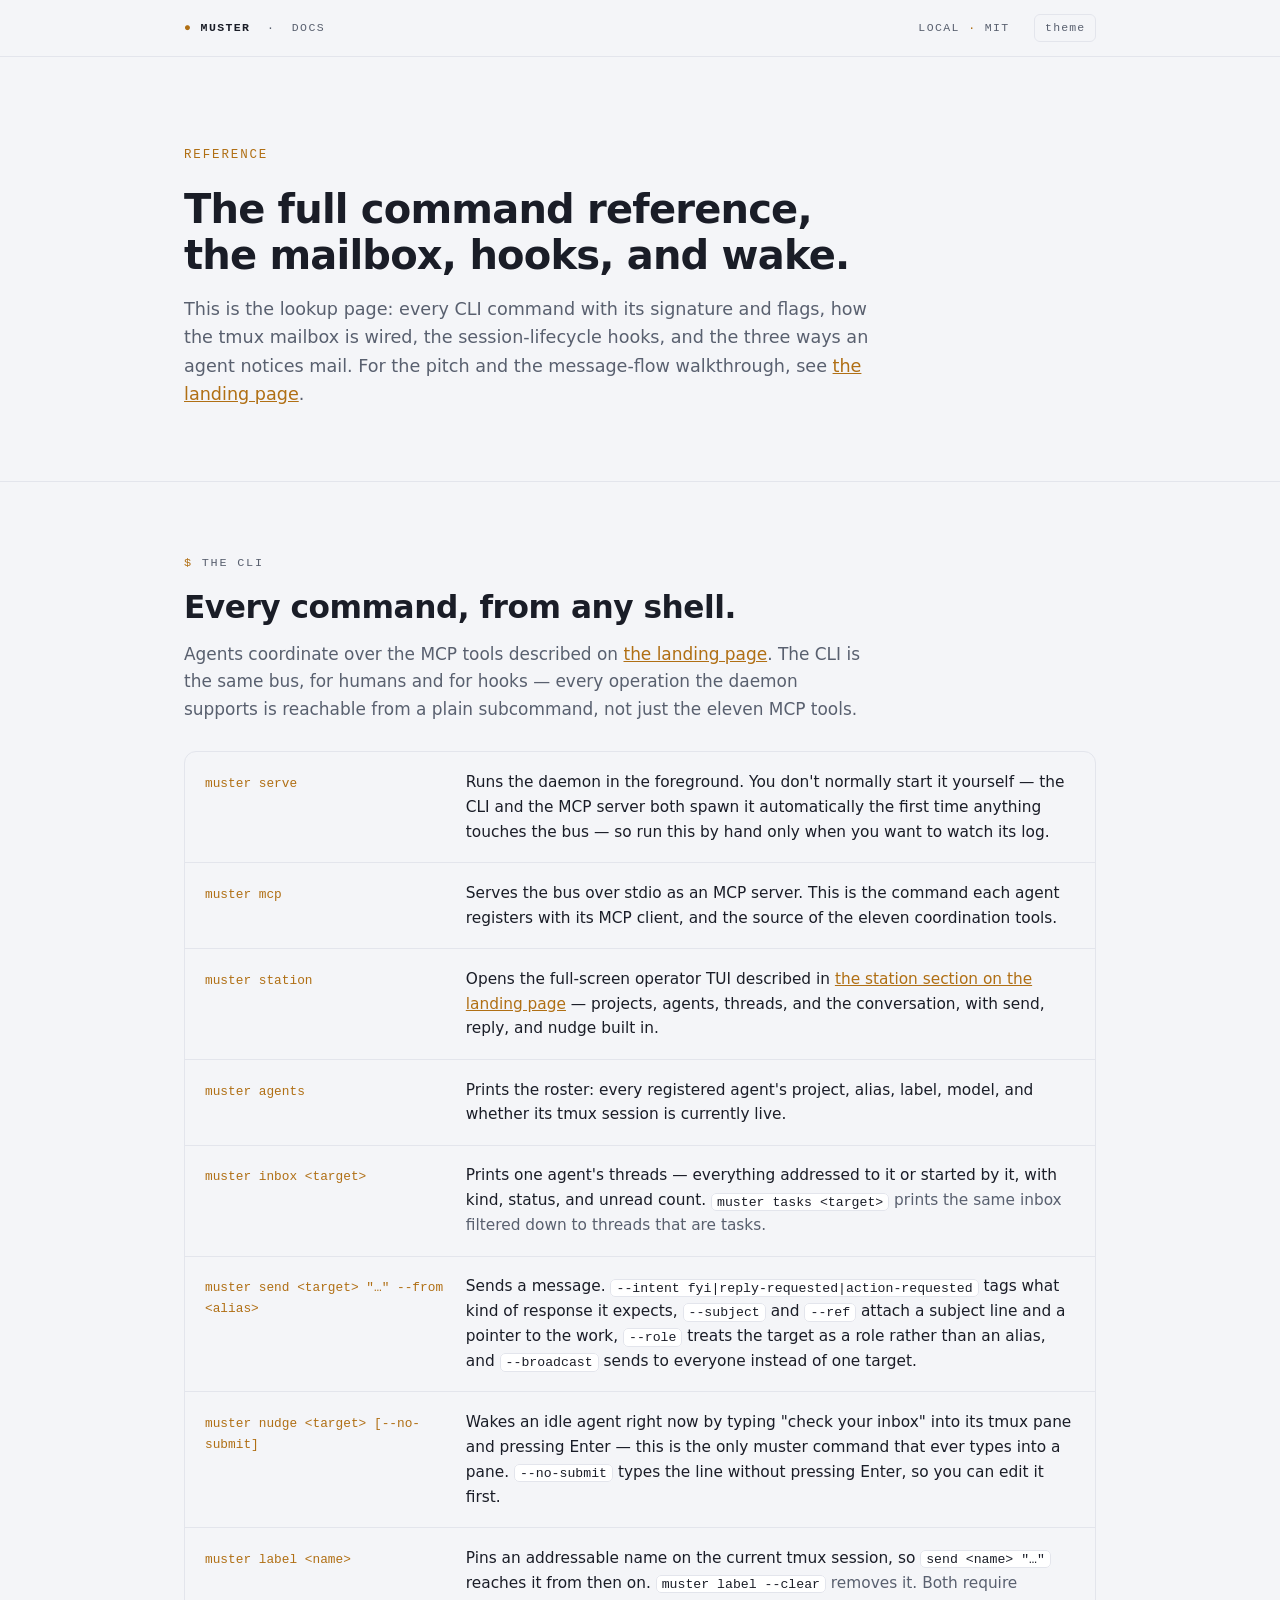
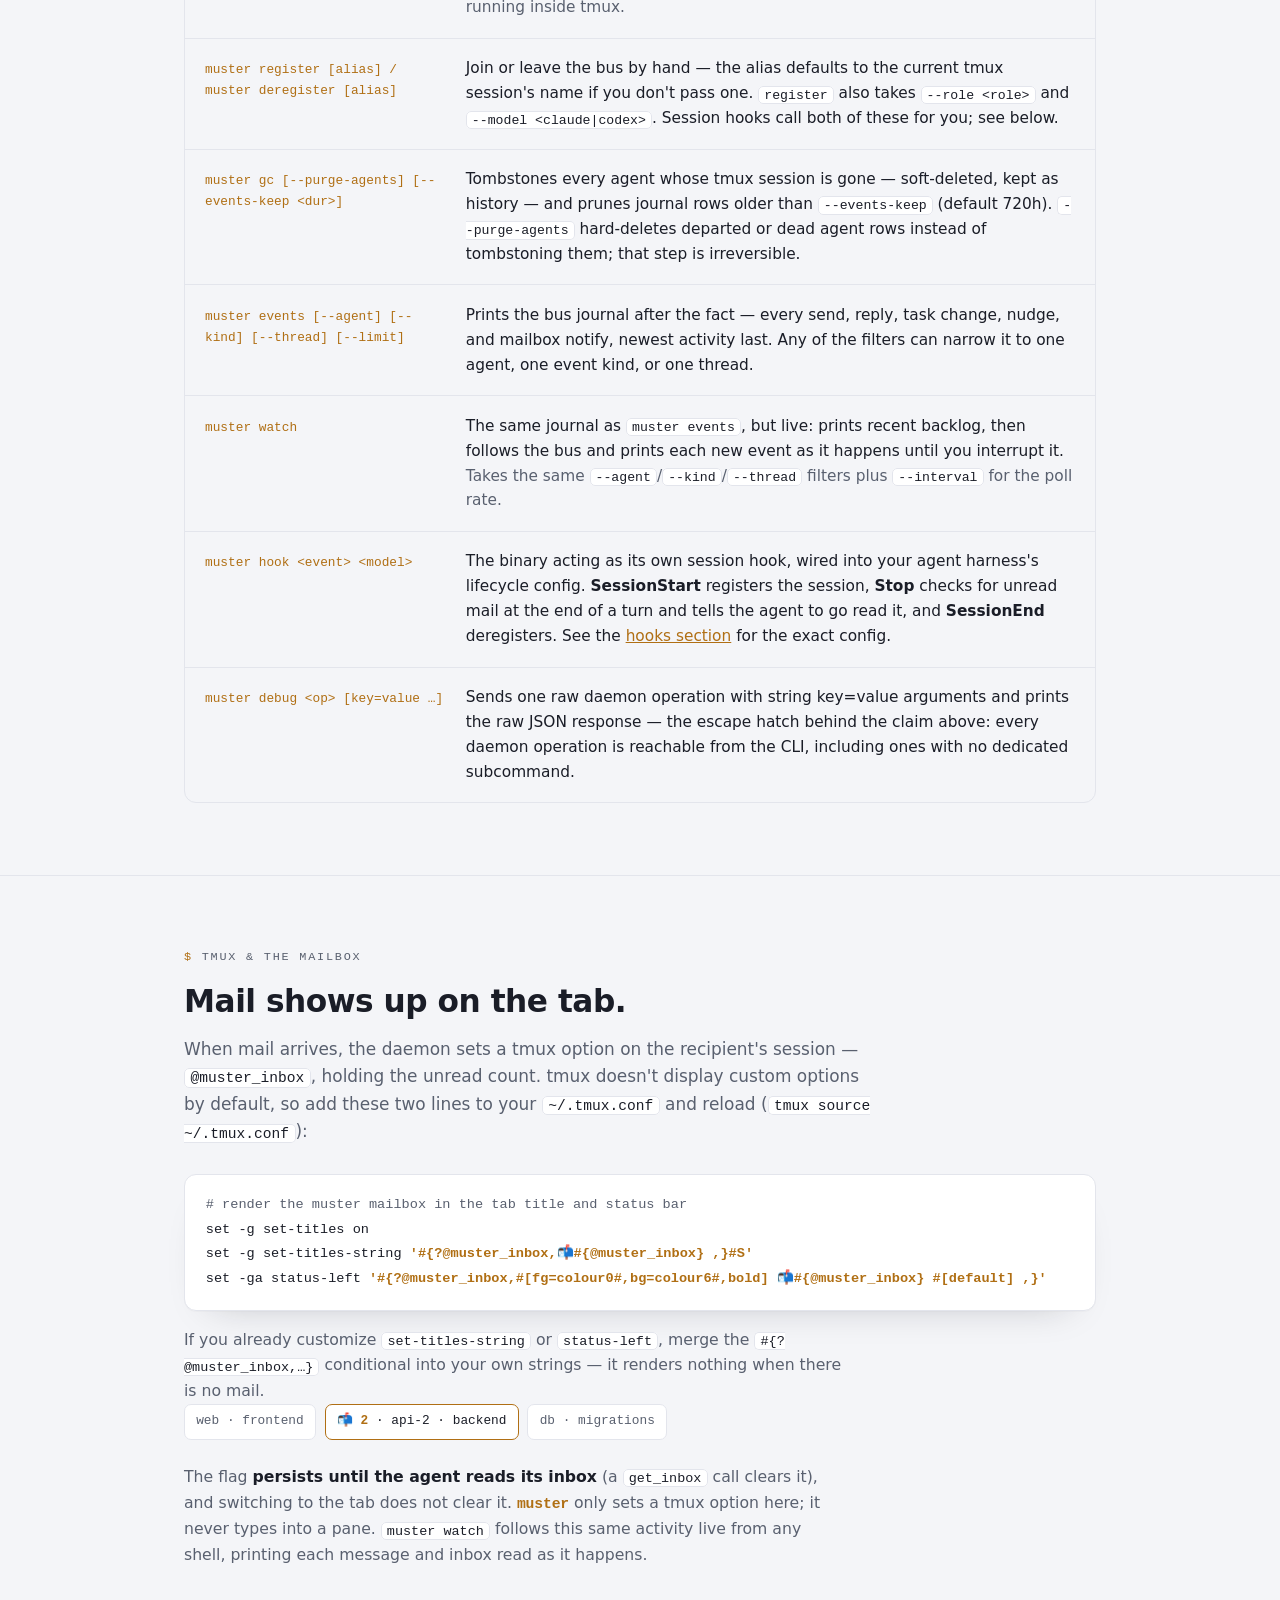
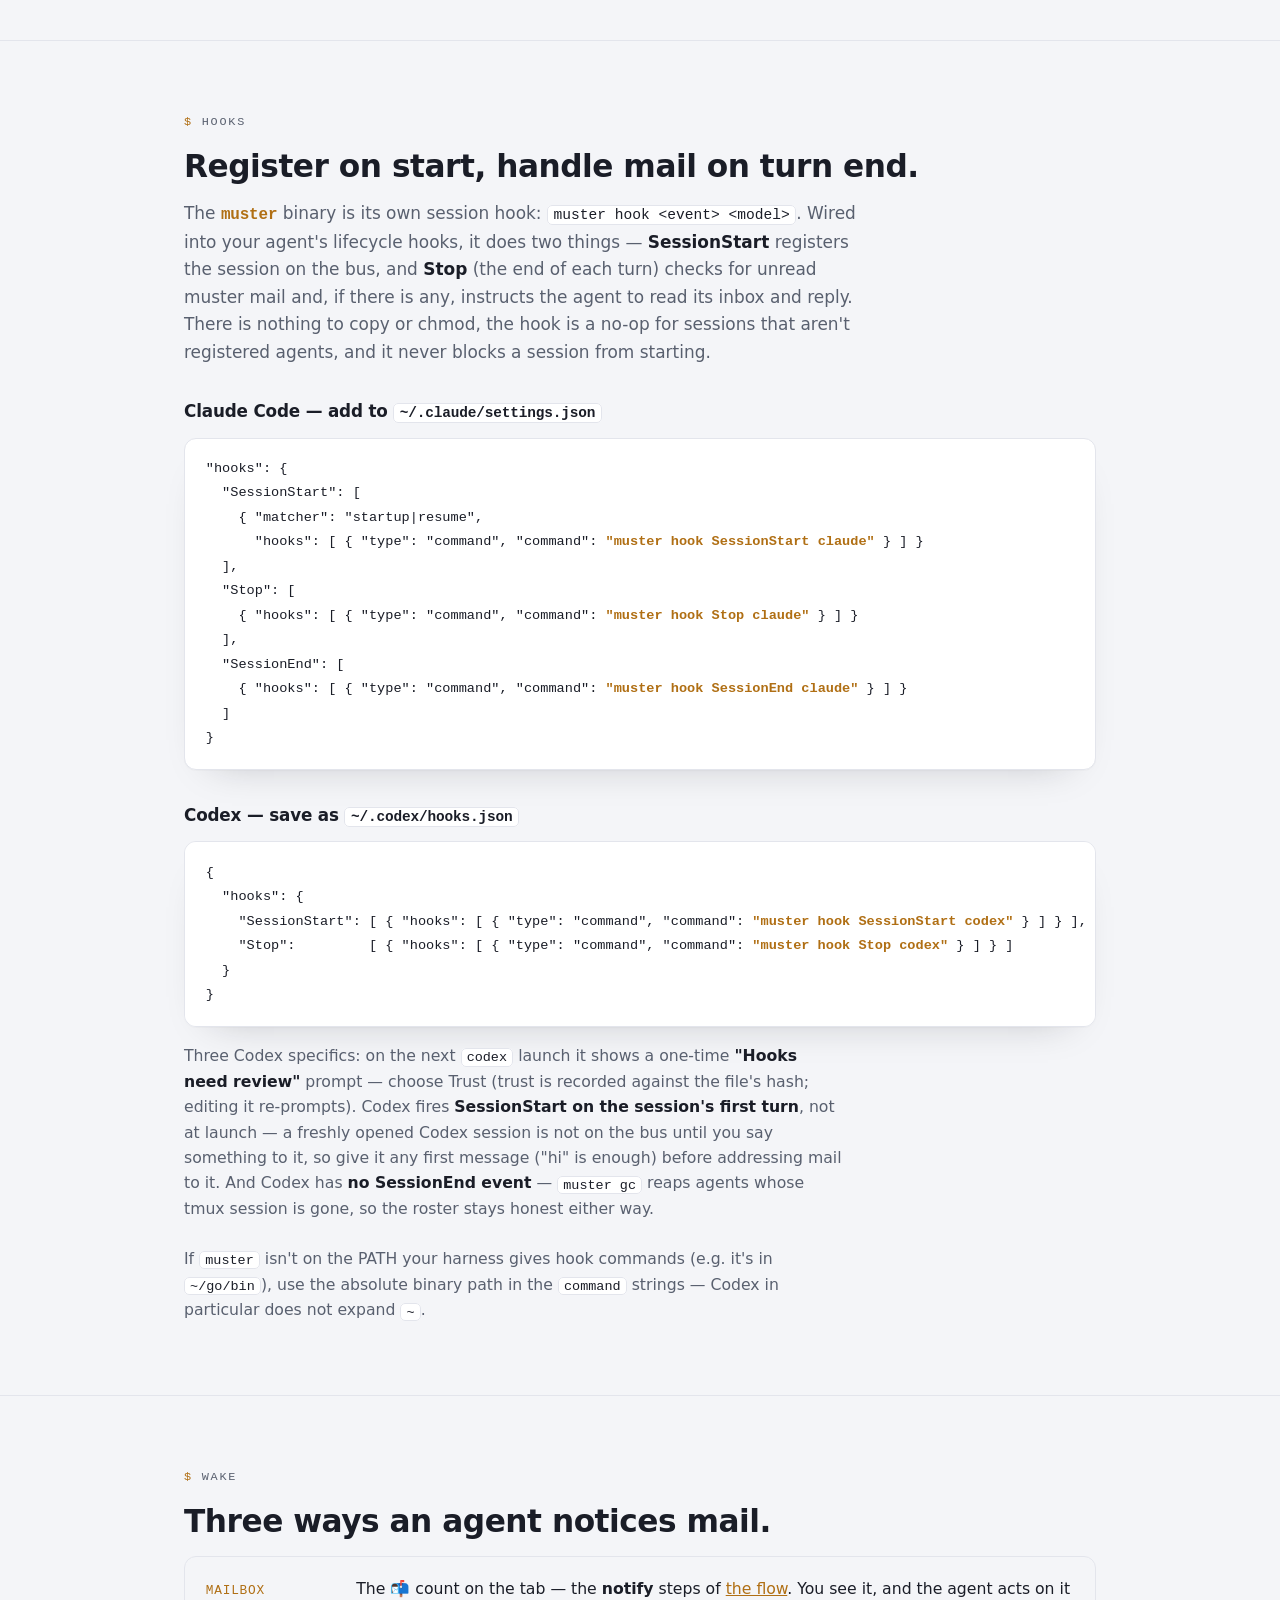
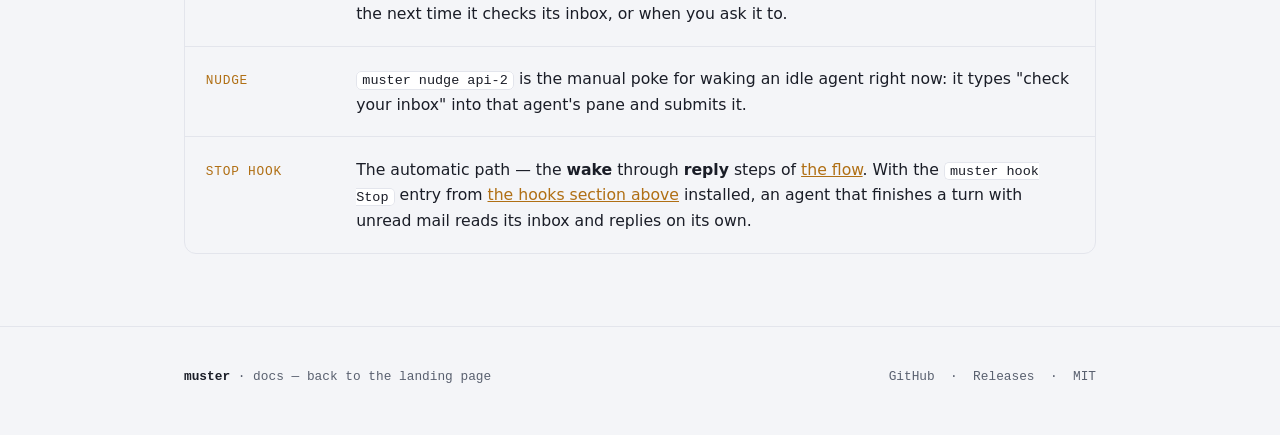
==== site/docs/index.html @ 7ec24f13 "site: split into landing + docs — pitch on /, reference on /docs/" ====
<!doctype html>
<html lang="en">
<head>
<meta charset="utf-8">
<meta name="viewport" content="width=device-width, initial-scale=1">
<title>muster — docs</title>
<meta name="description" content="The full muster CLI reference, the tmux mailbox, session hooks, and the three ways an agent notices mail.">
<meta property="og:title" content="muster — docs">
<meta property="og:description" content="The full CLI reference, the tmux mailbox, session hooks, and the three ways an agent notices mail.">
<meta property="og:url" content="https://muster.tools/docs/">
<link rel="icon" href="data:image/svg+xml,<svg xmlns=%22http://www.w3.org/2000/svg%22 viewBox=%220 0 100 100%22><text y=%22.9em%22 font-size=%2290%22>📬</text></svg>">
<link rel="stylesheet" href="../style.css">
</head>
<body>

<div class="statusbar">
  <div class="wrap">
    <span><span class="dot">●</span> <a href="/"><b>muster</b></a> &nbsp;·&nbsp; docs</span>
    <span>local <span class="dot">·</span> MIT
      &nbsp; <button class="theme-toggle" id="tt" aria-label="Toggle color theme">theme</button></span>
  </div>
</div>

<nav class="toc" aria-label="Sections">
  <a href="#top">docs</a>
  <a href="#cli">the cli</a>
  <a href="#mailbox">tmux &amp; mailbox</a>
  <a href="#hooks">hooks</a>
  <a href="#wake">wake</a>
</nav>

<header class="hero" id="top">
  <div class="wrap">
    <p class="eyebrow">Reference</p>
    <h1 class="lede" style="max-width:34ch">The full command reference, the mailbox, hooks, and wake.</h1>
    <p class="sub">This is the lookup page: every CLI command with its signature and flags, how the tmux mailbox is wired, the session-lifecycle hooks, and the three ways an agent notices mail. For the pitch and the message-flow walkthrough, see <a href="/">the landing page</a>.</p>
  </div>
</header>

<section id="cli">
  <div class="wrap">
    <p class="kicker">the cli</p>
    <h2>Every command, from any shell.</h2>
    <p class="lead">Agents coordinate over the MCP tools described on <a href="/#tools">the landing page</a>. The CLI is the same bus, for humans and for hooks — every operation the daemon supports is reachable from a plain subcommand, not just the eleven MCP tools.</p>
    <div class="adr cliref">
      <div class="row2">
        <span class="k">muster serve</span>
        <span class="d">Runs the daemon in the foreground. You don't normally start it yourself — the CLI and the MCP server both spawn it automatically the first time anything touches the bus — so run this by hand only when you want to watch its log.</span>
      </div>
      <div class="row2">
        <span class="k">muster mcp</span>
        <span class="d">Serves the bus over stdio as an MCP server. This is the command each agent registers with its MCP client, and the source of the eleven coordination tools.</span>
      </div>
      <div class="row2">
        <span class="k">muster station</span>
        <span class="d">Opens the full-screen operator TUI described in <a href="/#station">the station section on the landing page</a> — projects, agents, threads, and the conversation, with send, reply, and nudge built in.</span>
      </div>
      <div class="row2">
        <span class="k">muster agents</span>
        <span class="d">Prints the roster: every registered agent's project, alias, label, model, and whether its tmux session is currently live.</span>
      </div>
      <div class="row2">
        <span class="k">muster inbox &lt;target&gt;</span>
        <span class="d">Prints one agent's threads — everything addressed to it or started by it, with kind, status, and unread count. <span class="m"><code>muster tasks &lt;target&gt;</code> prints the same inbox filtered down to threads that are tasks.</span></span>
      </div>
      <div class="row2">
        <span class="k">muster send &lt;target&gt; "…" --from &lt;alias&gt;</span>
        <span class="d">Sends a message. <code>--intent fyi|reply-requested|action-requested</code> tags what kind of response it expects, <code>--subject</code> and <code>--ref</code> attach a subject line and a pointer to the work, <code>--role</code> treats the target as a role rather than an alias, and <code>--broadcast</code> sends to everyone instead of one target.</span>
      </div>
      <div class="row2">
        <span class="k">muster nudge &lt;target&gt; [--no-submit]</span>
        <span class="d">Wakes an idle agent right now by typing "check your inbox" into its tmux pane and pressing Enter — this is the only muster command that ever types into a pane. <code>--no-submit</code> types the line without pressing Enter, so you can edit it first.</span>
      </div>
      <div class="row2">
        <span class="k">muster label &lt;name&gt;</span>
        <span class="d">Pins an addressable name on the current tmux session, so <code>send &lt;name&gt; "…"</code> reaches it from then on. <span class="m"><code>muster label --clear</code> removes it. Both require running inside tmux.</span></span>
      </div>
      <div class="row2">
        <span class="k">muster register [alias] / muster deregister [alias]</span>
        <span class="d">Join or leave the bus by hand — the alias defaults to the current tmux session's name if you don't pass one. <code>register</code> also takes <code>--role &lt;role&gt;</code> and <code>--model &lt;claude|codex&gt;</code>. Session hooks call both of these for you; see below.</span>
      </div>
      <div class="row2">
        <span class="k">muster gc [--purge-agents] [--events-keep &lt;dur&gt;]</span>
        <span class="d">Tombstones every agent whose tmux session is gone — soft-deleted, kept as history — and prunes journal rows older than <code>--events-keep</code> (default 720h). <code>--purge-agents</code> hard-deletes departed or dead agent rows instead of tombstoning them; that step is irreversible.</span>
      </div>
      <div class="row2">
        <span class="k">muster events [--agent] [--kind] [--thread] [--limit]</span>
        <span class="d">Prints the bus journal after the fact — every send, reply, task change, nudge, and mailbox notify, newest activity last. Any of the filters can narrow it to one agent, one event kind, or one thread.</span>
      </div>
      <div class="row2">
        <span class="k">muster watch</span>
        <span class="d">The same journal as <code>muster events</code>, but live: prints recent backlog, then follows the bus and prints each new event as it happens until you interrupt it. <span class="m">Takes the same <code>--agent</code>/<code>--kind</code>/<code>--thread</code> filters plus <code>--interval</code> for the poll rate.</span></span>
      </div>
      <div class="row2">
        <span class="k">muster hook &lt;event&gt; &lt;model&gt;</span>
        <span class="d">The binary acting as its own session hook, wired into your agent harness's lifecycle config. <b>SessionStart</b> registers the session, <b>Stop</b> checks for unread mail at the end of a turn and tells the agent to go read it, and <b>SessionEnd</b> deregisters. See the <a href="#hooks">hooks section</a> for the exact config.</span>
      </div>
      <div class="row2">
        <span class="k">muster debug &lt;op&gt; [key=value …]</span>
        <span class="d">Sends one raw daemon operation with string key=value arguments and prints the raw JSON response — the escape hatch behind the claim above: every daemon operation is reachable from the CLI, including ones with no dedicated subcommand.</span>
      </div>
    </div>
  </div>
</section>

<section id="mailbox">
  <div class="wrap">
    <p class="kicker">tmux &amp; the mailbox</p>
    <h2>Mail shows up on the tab.</h2>
    <p class="lead">When mail arrives, the daemon sets a tmux option on the recipient's session — <code>@muster_inbox</code>, holding the unread count. tmux doesn't display custom options by default, so add these two lines to your <code>~/.tmux.conf</code> and reload (<code>tmux source ~/.tmux.conf</code>):</p>
<pre class="code"><span class="cm"># render the muster mailbox in the tab title and status bar</span>
set -g set-titles on
set -g set-titles-string <span class="c-sig">'#{?@muster_inbox,📬#{@muster_inbox} ,}#S'</span>
set -ga status-left <span class="c-sig">'#{?@muster_inbox,#[fg=colour0#,bg=colour6#,bold] 📬#{@muster_inbox} #[default] ,}'</span>
</pre>
    <p class="note codegap">If you already customize <code>set-titles-string</code> or <code>status-left</code>, merge the <code>#{?@muster_inbox,…}</code> conditional into your own strings — it renders nothing when there is no mail.</p>
    <div class="tabs">
      <span class="tab">web · frontend</span>
      <span class="tab sig"><b>📬 2</b> · api-2 · backend</span>
      <span class="tab">db · migrations</span>
    </div>
    <p class="note">The flag <b>persists until the agent reads its inbox</b> (a <code>get_inbox</code> call clears it), and switching to the tab does not clear it. <span class="mstr">muster</span> only sets a tmux option here; it never types into a pane. <code>muster watch</code> follows this same activity live from any shell, printing each message and inbox read as it happens.</p>
  </div>
</section>

<section id="hooks">
  <div class="wrap">
    <p class="kicker">hooks</p>
    <h2>Register on start, handle mail on turn end.</h2>
    <p class="lead">The <span class="mstr">muster</span> binary is its own session hook: <code>muster hook &lt;event&gt; &lt;model&gt;</code>. Wired into your agent's lifecycle hooks, it does two things — <b>SessionStart</b> registers the session on the bus, and <b>Stop</b> (the end of each turn) checks for unread muster mail and, if there is any, instructs the agent to read its inbox and reply. There is nothing to copy or chmod, the hook is a no-op for sessions that aren't registered agents, and it never blocks a session from starting.</p>

    <h3 class="subhead">Claude Code — add to <code class="i">~/.claude/settings.json</code></h3>
<pre class="code">"hooks": {
  "SessionStart": [
    { "matcher": "startup|resume",
      "hooks": [ { "type": "command", "command": <span class="c-sig">"muster hook SessionStart claude"</span> } ] }
  ],
  "Stop": [
    { "hooks": [ { "type": "command", "command": <span class="c-sig">"muster hook Stop claude"</span> } ] }
  ],
  "SessionEnd": [
    { "hooks": [ { "type": "command", "command": <span class="c-sig">"muster hook SessionEnd claude"</span> } ] }
  ]
}
</pre>

    <h3 class="subhead">Codex — save as <code class="i">~/.codex/hooks.json</code></h3>
<pre class="code">{
  "hooks": {
    "SessionStart": [ { "hooks": [ { "type": "command", "command": <span class="c-sig">"muster hook SessionStart codex"</span> } ] } ],
    "Stop":         [ { "hooks": [ { "type": "command", "command": <span class="c-sig">"muster hook Stop codex"</span> } ] } ]
  }
}
</pre>
    <p class="note codegap">Three Codex specifics: on the next <code>codex</code> launch it shows a one-time <b>"Hooks need review"</b> prompt — choose Trust (trust is recorded against the file's hash; editing it re-prompts). Codex fires <b>SessionStart on the session's first turn</b>, not at launch — a freshly opened Codex session is not on the bus until you say something to it, so give it any first message ("hi" is enough) before addressing mail to it. And Codex has <b>no SessionEnd event</b> — <code>muster gc</code> reaps agents whose tmux session is gone, so the roster stays honest either way.</p>
    <p class="note">If <code>muster</code> isn't on the PATH your harness gives hook commands (e.g. it's in <code>~/go/bin</code>), use the absolute binary path in the <code>command</code> strings — Codex in particular does not expand <code>~</code>.</p>
  </div>
</section>

<section id="wake">
  <div class="wrap">
    <p class="kicker">wake</p>
    <h2>Three ways an agent notices mail.</h2>
    <div class="rows">
      <div class="row">
        <span class="k">mailbox</span>
        <span class="d">The <span class="mail">📬</span> count on the tab — the <b>notify</b> steps of <a href="/#flow">the flow</a>. You see it, and the agent acts on it the next time it checks its inbox, or when you ask it to.</span>
      </div>
      <div class="row">
        <span class="k">nudge</span>
        <span class="d"><code>muster nudge api-2</code> is the manual poke for waking an idle agent right now: it types "check your inbox" into that agent's pane and submits it.</span>
      </div>
      <div class="row">
        <span class="k">stop hook</span>
        <span class="d">The automatic path — the <b>wake</b> through <b>reply</b> steps of <a href="/#flow">the flow</a>. With the <code>muster hook Stop</code> entry from <a href="#hooks">the hooks section above</a> installed, an agent that finishes a turn with unread mail reads its inbox and replies on its own.</span>
      </div>
    </div>
  </div>
</section>

<footer>
  <div class="wrap foot">
    <span><span class="mm">muster</span> · docs — <a href="/">back to the landing page</a></span>
    <span>
      <a href="https://github.com/schuettc/muster">GitHub</a> &nbsp;·&nbsp;
      <a href="https://github.com/schuettc/muster/releases">Releases</a> &nbsp;·&nbsp;
      <a href="https://github.com/schuettc/muster/blob/main/LICENSE">MIT</a>
    </span>
  </div>
</footer>

<script src="../site.js"></script>
</body>
</html>
---- site/style.css ----
:root {
  --ink:      #14161d;
  --ink-2:    #1a1d27;
  --ink-3:    #21252f;
  --paper:    #f4f5f8;
  --paper-2:  #ffffff;
  --line-d:   #2b2f3b;
  --line-l:   #e3e5ec;
  --fg-d:     #e8eaf1;
  --fg-l:     #1a1d27;
  --muted-d:  #969cae;
  --muted-l:  #59606f;
  --signal-d: #eba63f;
  --signal-l: #b06f14;
  --wire:     #6cb3c2;
  --sock-d:   #98a3ec;
  --sock-l:   #5661b8;
  --mono: "SF Mono", ui-monospace, "JetBrains Mono", "Cascadia Code", Menlo, Consolas, monospace;
  --sans: system-ui, -apple-system, "Segoe UI", Roboto, Helvetica, Arial, sans-serif;
  --maxw: 60rem;
  --radius: 12px;
  --danger-d: #e5484d;
  --danger-l: #c22a2a;

  --bg: var(--ink); --surface: var(--ink-2); --surface-2: var(--ink-3);
  --text: var(--fg-d); --muted: var(--muted-d); --line: var(--line-d);
  --signal: var(--signal-d); --signal-soft: rgba(235,166,63,.12); --sock: var(--sock-d);
  --danger: var(--danger-d);
  --shadow: 0 1px 0 rgba(255,255,255,.03), 0 18px 40px -24px rgba(0,0,0,.7);
}
@media (prefers-color-scheme: light) {
  :root {
    --bg: var(--paper); --surface: var(--paper-2); --surface-2: #eef0f4;
    --text: var(--fg-l); --muted: var(--muted-l); --line: var(--line-l);
    --signal: var(--signal-l); --signal-soft: rgba(176,111,20,.10); --sock: var(--sock-l);
    --danger: var(--danger-l);
    --shadow: 0 1px 0 rgba(0,0,0,.02), 0 18px 40px -28px rgba(20,22,29,.28);
  }
}
:root[data-theme="dark"] {
  --bg: var(--ink); --surface: var(--ink-2); --surface-2: var(--ink-3);
  --text: var(--fg-d); --muted: var(--muted-d); --line: var(--line-d);
  --signal: var(--signal-d); --signal-soft: rgba(235,166,63,.12); --sock: var(--sock-d);
  --danger: var(--danger-d);
  --shadow: 0 1px 0 rgba(255,255,255,.03), 0 18px 40px -24px rgba(0,0,0,.7);
}
:root[data-theme="light"] {
  --bg: var(--paper); --surface: var(--paper-2); --surface-2: #eef0f4;
  --text: var(--fg-l); --muted: var(--muted-l); --line: var(--line-l);
  --signal: var(--signal-l); --signal-soft: rgba(176,111,20,.10); --sock: var(--sock-l);
  --danger: var(--danger-l);
  --shadow: 0 1px 0 rgba(0,0,0,.02), 0 18px 40px -28px rgba(20,22,29,.28);
}

* { box-sizing: border-box; }
body { margin: 0; background: var(--bg); color: var(--text); font-family: var(--sans); line-height: 1.62; -webkit-font-smoothing: antialiased; }
.wrap { max-width: var(--maxw); margin: 0 auto; padding: 0 1.5rem; }
a { color: var(--signal); }

.statusbar { border-bottom: 1px solid var(--line); font-family: var(--mono); font-size: .72rem; letter-spacing: .12em; text-transform: uppercase; color: var(--muted); }
.statusbar .wrap { display: flex; justify-content: space-between; align-items: center; gap: 1rem; padding: .85rem 1.5rem; }
.statusbar b { color: var(--text); font-weight: 600; }
.statusbar .dot { color: var(--signal); }
.statusbar a { color: inherit; text-decoration: none; }
.statusbar a:hover { color: var(--signal); }
.theme-toggle { font: inherit; color: var(--muted); background: transparent; border: 1px solid var(--line); border-radius: 6px; padding: .25rem .6rem; cursor: pointer; letter-spacing: .1em; }
.theme-toggle:hover { color: var(--text); border-color: var(--muted); }

.hero { padding: clamp(3.25rem, 8vw, 5.5rem) 0 2.5rem; }
.eyebrow { font-family: var(--mono); font-size: .78rem; letter-spacing: .15em; text-transform: uppercase; color: var(--signal); margin: 0 0 1.3rem; }
.wordmark { font-family: var(--mono); font-weight: 600; font-size: clamp(2.5rem, 8vw, 4.2rem); letter-spacing: -.02em; margin: 0; line-height: 1; }
.wordmark .cursor { display: inline-block; width: .56ch; height: .88em; margin-left: .12em; transform: translateY(.06em); background: var(--signal); animation: blink 1.15s steps(1) infinite; }
@keyframes blink { 50% { opacity: 0; } }
h1.lede { font-size: clamp(1.6rem, 4.3vw, 2.5rem); line-height: 1.14; letter-spacing: -.02em; font-weight: 600; text-wrap: balance; margin: 1.4rem 0 1rem; max-width: 24ch; }
.sub { font-size: 1.1rem; color: var(--muted); max-width: 62ch; margin: 0 0 2rem; }
.sub b { color: var(--text); font-weight: 600; }
.cta { display: flex; flex-wrap: wrap; gap: .8rem; align-items: center; }
.btn { font-family: var(--mono); font-size: .92rem; text-decoration: none; border-radius: 8px; padding: .7rem 1.15rem; display: inline-flex; align-items: center; gap: .5rem; border: 1px solid transparent; transition: transform .12s ease, background .15s ease, border-color .15s ease; }
.btn-primary { background: var(--signal); color: #17140d; font-weight: 600; }
.btn-primary:hover { transform: translateY(-1px); }
.btn-ghost { border-color: var(--line); color: var(--text); }
.btn-ghost:hover { border-color: var(--muted); background: var(--surface); }
.btn:focus-visible { outline: 2px solid var(--signal); outline-offset: 2px; }

.term { background: var(--surface); border: 1px solid var(--line); border-radius: var(--radius); box-shadow: var(--shadow); overflow: hidden; }
.hero .term { margin-top: 3rem; }
.term-bar { display: flex; align-items: center; gap: .5rem; padding: .7rem 1rem; border-bottom: 1px solid var(--line); background: var(--surface-2); font-family: var(--mono); font-size: .74rem; color: var(--muted); }
.term-bar .lamp { width: .6rem; height: .6rem; border-radius: 50%; background: var(--line); }
.term-bar .lamp:nth-child(3) { background: var(--signal); }
.term-bar .title { margin-left: auto; letter-spacing: .04em; }
.term pre { margin: 0; padding: 1.1rem 1.25rem 1.3rem; overflow-x: auto; font-family: var(--mono); font-size: .84rem; line-height: 1.7; color: var(--text); font-variant-numeric: tabular-nums; }
.c-dim { color: var(--muted); } .c-sig { color: var(--signal); font-weight: 600; } .c-you { color: var(--wire); }
.c-bad { color: var(--danger); font-weight: 600; }
.live, .mail { color: var(--signal); } .mail { font-weight: 600; }
.pulse { display: inline-block; animation: pulse 1.9s ease-in-out infinite; }
@keyframes pulse { 0%,100% { opacity: 1; } 50% { opacity: .4; } }

section { padding: clamp(2.75rem, 6.5vw, 4.5rem) 0; border-top: 1px solid var(--line); }
.kicker { font-family: var(--mono); font-size: .74rem; letter-spacing: .15em; text-transform: uppercase; color: var(--muted); margin: 0 0 1rem; }
.kicker::before { content: "$ "; color: var(--signal); }
h2 { font-size: clamp(1.4rem, 3.3vw, 1.95rem); letter-spacing: -.015em; line-height: 1.16; margin: 0 0 1rem; text-wrap: balance; }
h3.subhead { font-size: 1.05rem; margin: 2rem 0 .75rem; letter-spacing: -.01em; }
.lead { font-size: 1.06rem; color: var(--muted); max-width: 64ch; margin: 0 0 1.75rem; }
.lead b { color: var(--text); font-weight: 600; }
code.i, .lead code, .note code, .row .d code, .adr .d code { font-family: var(--mono); font-size: .86em; background: var(--surface); border: 1px solid var(--line); padding: .05em .38em; border-radius: 5px; color: var(--text); }

.modes { display: grid; grid-template-columns: 1fr; gap: 1px; background: var(--line); border: 1px solid var(--line); border-radius: var(--radius); overflow: hidden; }
@media (min-width: 44rem) { .modes { grid-template-columns: repeat(3,1fr); } }
.mode { background: var(--bg); padding: 1.3rem 1.3rem; }
.mode .t { font-family: var(--mono); color: var(--signal); font-size: .82rem; letter-spacing: .04em; margin: 0 0 .5rem; }
.mode p { margin: 0; color: var(--muted); font-size: .95rem; }
.mode p b { color: var(--text); font-weight: 600; }

.toolgroups { display: grid; grid-template-columns: 1fr; gap: 1px; background: var(--line); border: 1px solid var(--line); border-radius: var(--radius); overflow: hidden; }
@media (min-width: 44rem) { .toolgroups { grid-template-columns: 1fr 1fr; } }
.tg { background: var(--bg); padding: 1.3rem 1.3rem; }
.tg h3 { font-family: var(--mono); font-size: .8rem; letter-spacing: .1em; text-transform: uppercase; color: var(--signal); margin: 0 0 .6rem; }
.tg code { font-family: var(--mono); font-size: .82rem; color: var(--text); }
.tg p { margin: .45rem 0 0; color: var(--muted); font-size: .93rem; }
.tg p b { color: var(--text); font-weight: 600; }
.lifecycle { font-family: var(--mono); font-size: .78rem; color: var(--muted); display: block; margin-top: .5rem; }
.lifecycle b { color: var(--signal); font-weight: 600; }

/* addressing rows */
.adr { border: 1px solid var(--line); border-radius: var(--radius); overflow: hidden; }
.adr .row2 { display: grid; grid-template-columns: 1fr; gap: .25rem; padding: 1.1rem 1.25rem; }
@media (min-width: 44rem) { .adr .row2 { grid-template-columns: 11rem 1fr; gap: 1.3rem; align-items: baseline; } }
.adr .row2 + .row2 { border-top: 1px solid var(--line); }
.adr .k { font-family: var(--mono); font-size: .82rem; color: var(--signal); }
.adr .d { color: var(--text); font-size: .96rem; }
.adr .d .m { color: var(--muted); }

/* CLI reference — same row2 layout as addressing rows, wider key column
   for full command signatures */
.cliref .row2 { grid-template-columns: 1fr; }
@media (min-width: 44rem) { .cliref .row2 { grid-template-columns: 15rem 1fr; } }
.cliref .k { font-size: .8rem; }

.tabs { display: flex; flex-wrap: wrap; gap: .55rem; margin: 0 0 1.5rem; }
.tab { font-family: var(--mono); font-size: .8rem; border: 1px solid var(--line); border-radius: 7px; padding: .42rem .7rem; color: var(--muted); background: var(--surface); }
.tab.sig { border-color: var(--signal); color: var(--text); }
.tab.sig b { color: var(--signal); }

.rows { border: 1px solid var(--line); border-radius: var(--radius); overflow: hidden; }
.row { display: grid; grid-template-columns: 1fr; gap: .3rem; padding: 1.2rem 1.3rem; }
@media (min-width: 44rem) { .row { grid-template-columns: 8rem 1fr; gap: 1.4rem; align-items: baseline; } }
.row + .row { border-top: 1px solid var(--line); }
.row .k { font-family: var(--mono); font-size: .8rem; letter-spacing: .06em; text-transform: uppercase; color: var(--signal); }
.row .d { color: var(--text); font-size: .98rem; }
.row .d b { font-weight: 600; }
.row .d .m { color: var(--muted); }
.note { margin: 1.5rem 0 0; font-size: .98rem; color: var(--muted); max-width: 66ch; }
.note b { color: var(--text); font-weight: 600; }

pre.code { background: var(--surface); border: 1px solid var(--line); border-radius: var(--radius); padding: 1.15rem 1.3rem; overflow-x: auto; font-family: var(--mono); font-size: .85rem; line-height: 1.8; margin: 0; color: var(--text); box-shadow: var(--shadow); }
pre.code .cm { color: var(--muted); } pre.code .pr { color: var(--signal); } pre.code .k2 { color: var(--wire); }
.codegap { margin-top: 1rem; }

footer { border-top: 1px solid var(--line); padding: 2.5rem 0 3.5rem; }
.foot { display: flex; flex-wrap: wrap; gap: 1rem 1.6rem; align-items: center; justify-content: space-between; font-family: var(--mono); font-size: .8rem; color: var(--muted); }
.foot a { color: var(--muted); text-decoration: none; border-bottom: 1px solid transparent; }
.foot a:hover { color: var(--signal); border-bottom-color: var(--signal); }
.foot .mm { color: var(--text); font-weight: 600; }


/* message-flow diagram */
.flow-scroll { overflow-x: auto; }
.flow-scroll svg { display: block; width: 100%; min-width: 780px; height: auto; }
.flow-cap { font-family: var(--mono); font-size: .8rem; color: var(--muted); padding: .85rem 1.25rem; border-top: 1px solid var(--line); min-height: 2.6em; }
.flow-cap b { color: var(--signal); font-weight: 600; }
.fbox { fill: var(--bg); stroke: var(--line); }
.fsurf { fill: var(--surface-2); stroke: var(--line); }
.ftext { fill: var(--text); font-family: var(--mono); font-size: 13px; }
.fmut { fill: var(--muted); font-family: var(--mono); font-size: 11px; }
.fsig { fill: var(--signal); font-family: var(--mono); font-size: 12px; font-weight: 600; }
.fwire { stroke: var(--line); stroke-width: 1.5; fill: none; }
.fwire.dashed { stroke-dasharray: 4 5; }
.fdot { fill: var(--signal); opacity: 0; }
.fdot.cyan { fill: var(--wire); }
.fdot.on { opacity: 1; }
.fbadge { opacity: 0; transition: opacity .35s ease; }
.fbadge.on { opacity: 1; }
#fagentR rect, #fagentL rect { transition: stroke .3s ease; }
#fagentR.wake rect, #fagentL.wake rect { stroke: var(--signal); }
#fdb { transition: fill .3s ease; }
#fdb.on { fill: var(--signal); }
.flife { stroke: var(--line); stroke-width: 1.5; stroke-dasharray: 2 6; fill: none; }
.frow { opacity: .58; transition: opacity .35s ease; }
.frow.on, #flowsvg.static .frow { opacity: 1; }
.frow text { font-family: var(--mono); font-size: 11.5px; fill: var(--muted); }
.frow.on text { fill: var(--text); }
.fl-am { stroke: var(--signal); stroke-width: 1.6; }
.fl-vi { stroke: var(--sock); stroke-width: 1.6; }
.fh-vi { fill: var(--sock); }
.fdot.vio { fill: var(--sock); }
.flow-legend { display: flex; flex-wrap: wrap; gap: 1.4rem; padding: .7rem 1.25rem; border-bottom: 1px solid var(--line); font-family: var(--mono); font-size: .72rem; color: var(--muted); }
.flow-legend i { display: inline-block; width: 20px; height: 0; border-top: 2px solid; margin-right: .45rem; vertical-align: middle; }
.flow-legend .lg-am { border-color: var(--signal); }
.flow-legend .lg-vi { border-color: var(--sock); }
.flow-legend .lg-cy { border-color: var(--wire); border-top-style: dashed; }
.fquote { font-size: 10.5px !important; fill: var(--signal) !important; }
.fchip rect { fill: var(--surface-2); stroke: var(--wire); }
.fchip text { font-family: var(--mono); font-size: 11px; fill: var(--text); }
.fl-cy { stroke: var(--wire); stroke-width: 1.6; stroke-dasharray: 5 5; }
.fh-am { fill: var(--signal); } .fh-cy { fill: var(--wire); }
.fping { fill: var(--signal); }
.frow.on .fping { animation: fping 1.15s ease-in-out infinite; }
@keyframes fping { 0%,100% { opacity: 1; } 50% { opacity: .3; } }

/* the product name, when it appears in prose — echoes the wordmark */
.mstr { font-family: var(--mono); color: var(--signal); font-weight: 600; font-size: .94em; letter-spacing: -.01em; }

/* left TOC — shown only when the viewport has room beside the column */
html { scroll-behavior: smooth; }
section, header.hero { scroll-margin-top: 1.25rem; }
.toc { display: none; }
@media (min-width: 84rem) {
  .toc {
    display: block; position: fixed; top: 50%; transform: translateY(-50%);
    left: calc((100vw - var(--maxw)) / 2 - 11.5rem); width: 9.5rem;
    font-family: var(--mono); font-size: .76rem; letter-spacing: .04em;
  }
  .toc a {
    display: block; padding: .28rem 0 .28rem .75rem; color: var(--muted);
    text-decoration: none; border-left: 2px solid var(--line);
  }
  .toc a:hover { color: var(--text); }
  .toc a.active { color: var(--signal); border-left-color: var(--signal); }
}
@media (prefers-reduced-motion: reduce) { html { scroll-behavior: auto; } }

@media (prefers-reduced-motion: reduce) { .wordmark .cursor, .pulse { animation: none; } .btn { transition: none; } }
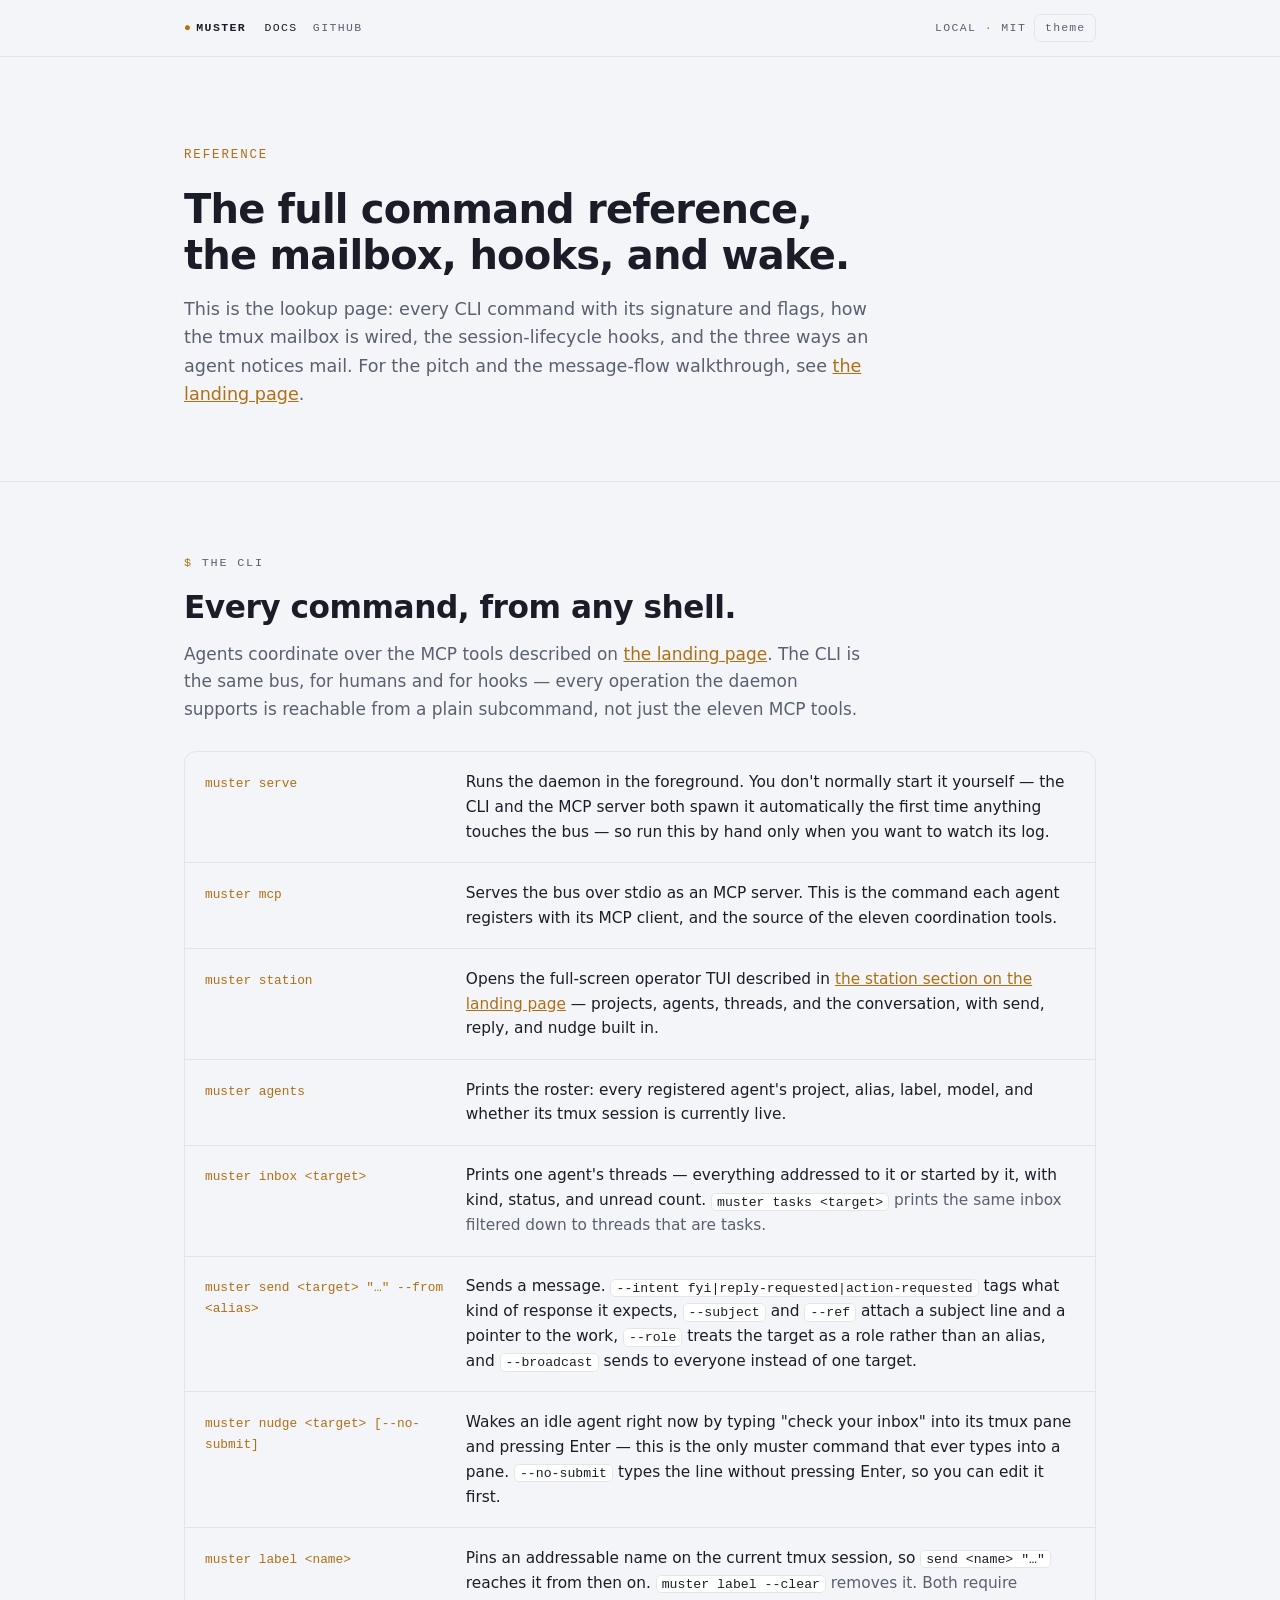
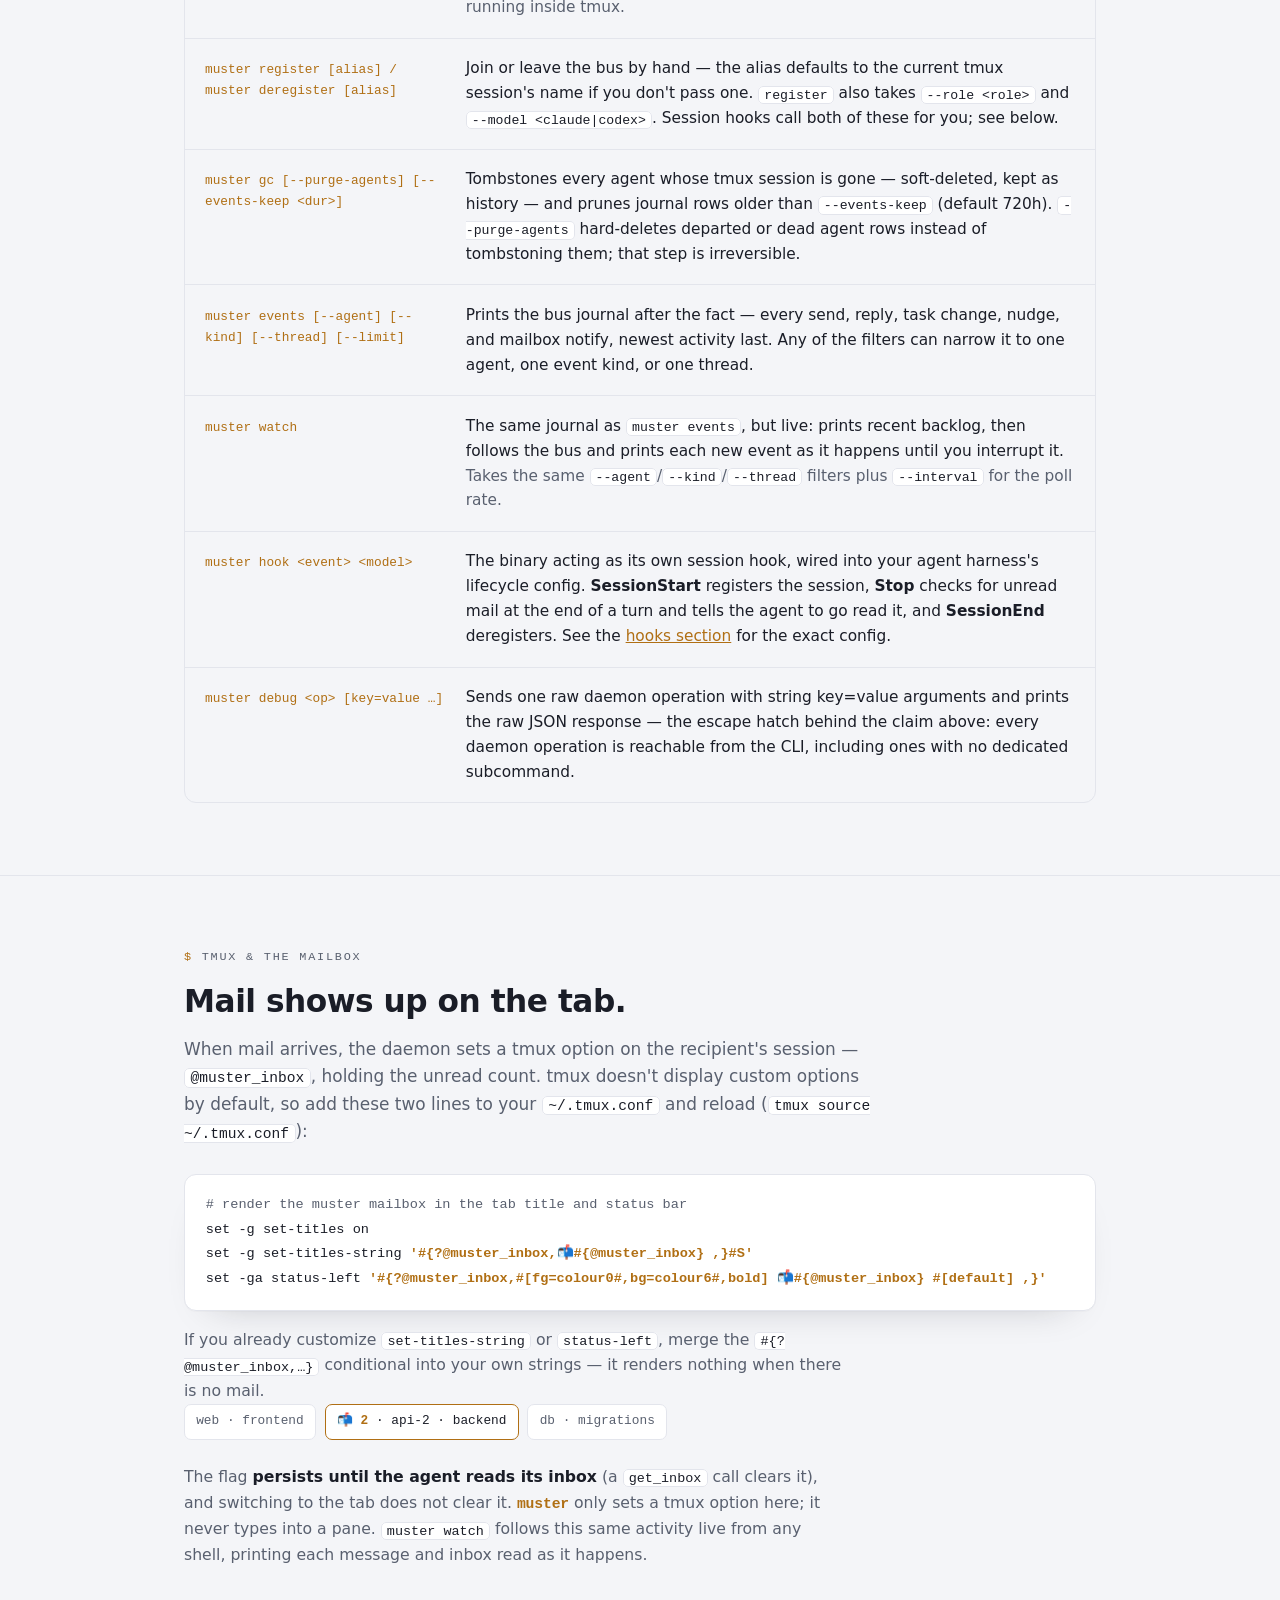
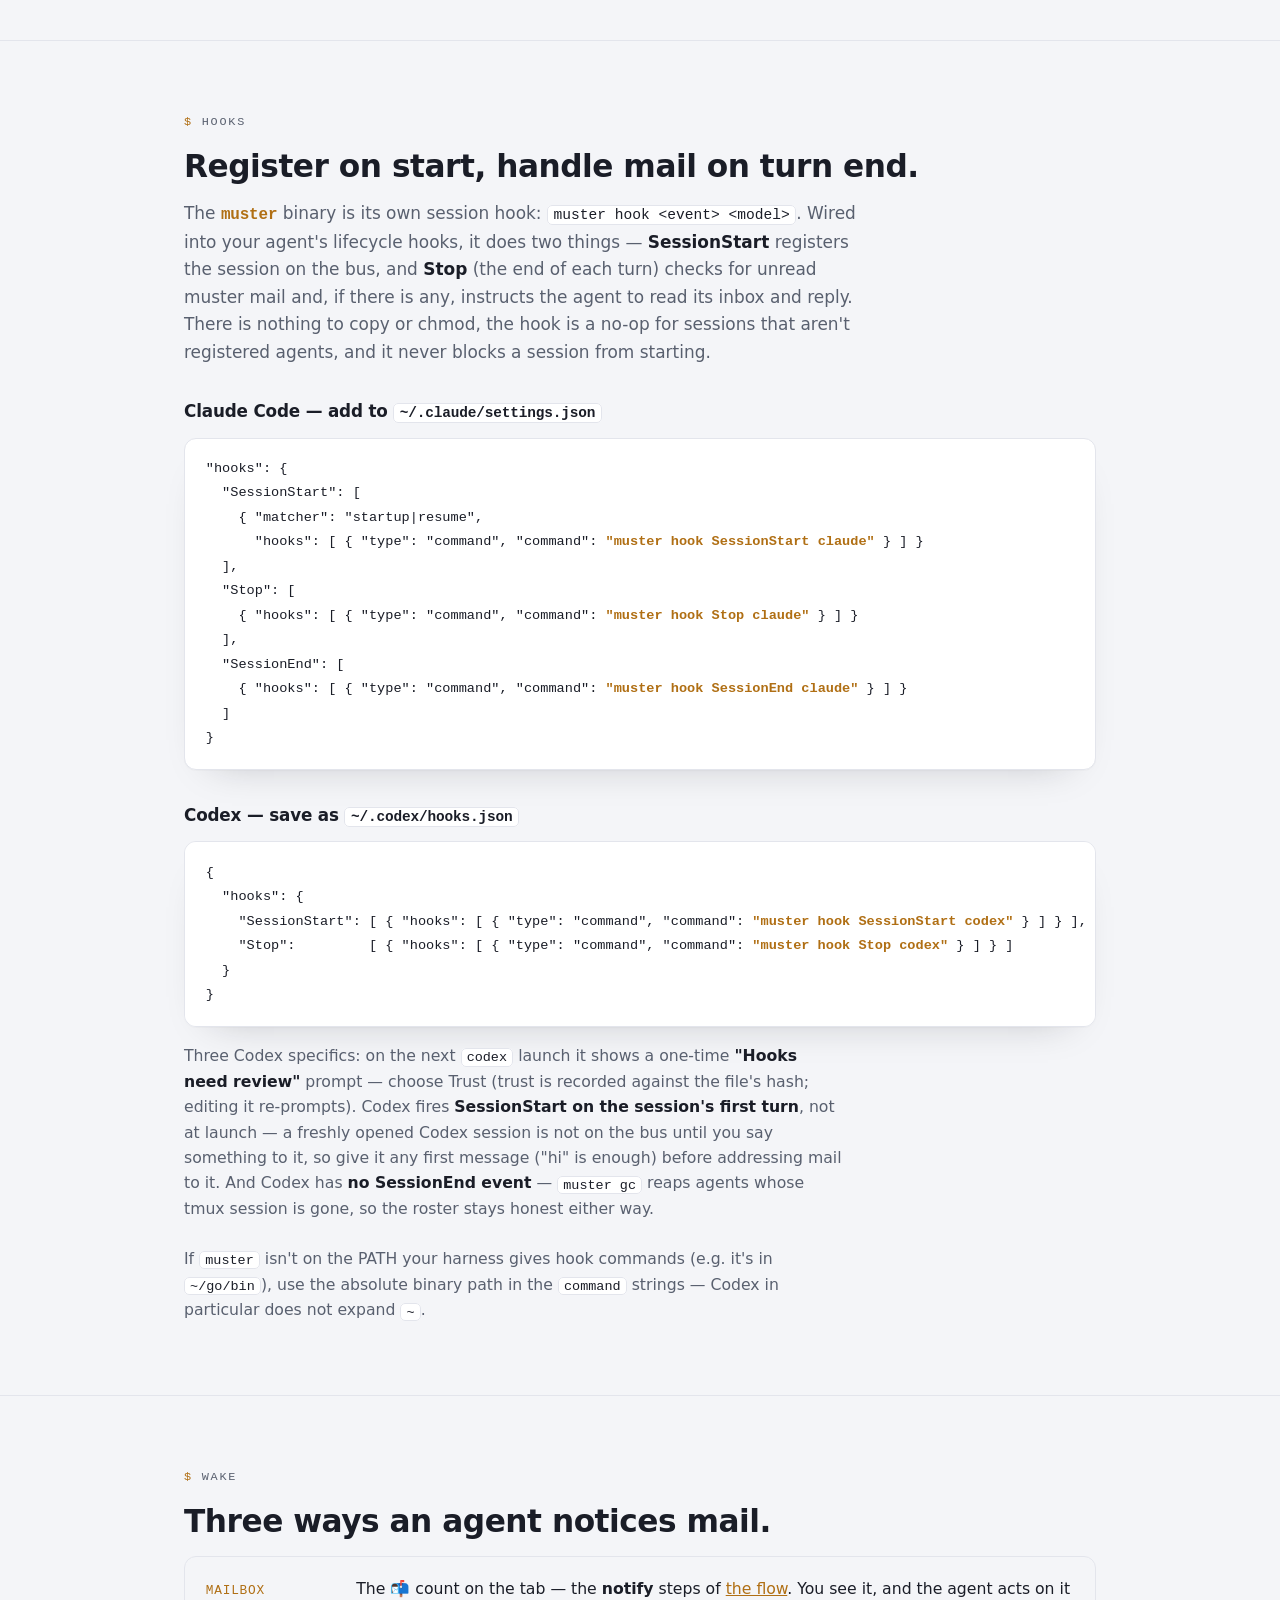
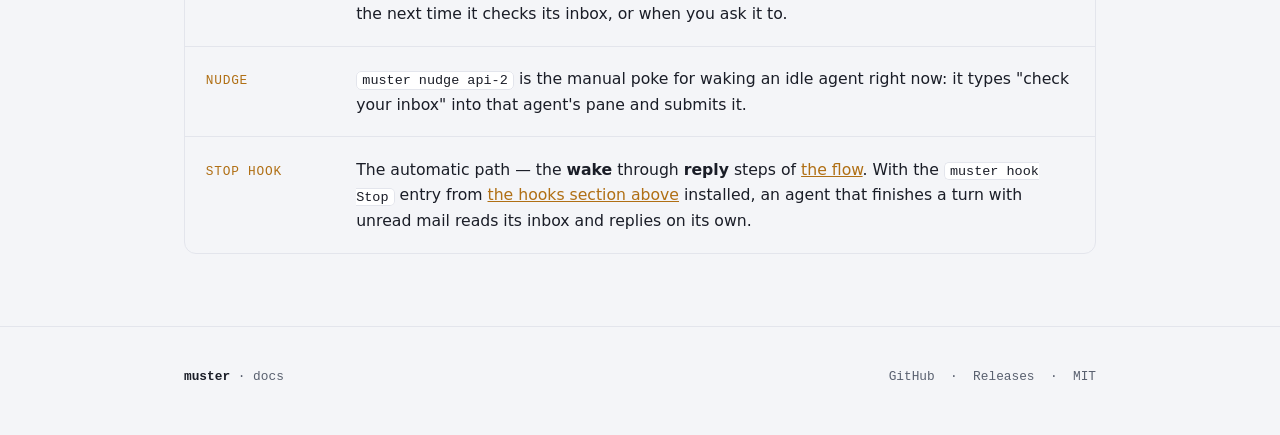
==== commit 31fc1ed4: "site: statusbar nav across pages + llms.txt" ====
--- a/site/docs/index.html
+++ b/site/docs/index.html
@@ -15,9 +15,17 @@
 
 <div class="statusbar">
   <div class="wrap">
-    <span><span class="dot">●</span> <a href="/"><b>muster</b></a> &nbsp;·&nbsp; docs</span>
-    <span>local <span class="dot">·</span> MIT
-      &nbsp; <button class="theme-toggle" id="tt" aria-label="Toggle color theme">theme</button></span>
+    <div class="sb-left">
+      <a class="sb-brand" href="/"><span class="dot">●</span> <b>muster</b></a>
+      <nav class="sb-nav" aria-label="Site">
+        <a href="/docs/" class="active" aria-current="page">docs</a>
+        <a href="https://github.com/schuettc/muster">github</a>
+      </nav>
+    </div>
+    <span class="sb-meta">
+      <span class="sb-meta-text">local <span class="dot">·</span> MIT</span>
+      &nbsp; <button class="theme-toggle" id="tt" aria-label="Toggle color theme">theme</button>
+    </span>
   </div>
 </div>
 
@@ -180,7 +188,7 @@
 
 <footer>
   <div class="wrap foot">
-    <span><span class="mm">muster</span> · docs — <a href="/">back to the landing page</a></span>
+    <span><span class="mm">muster</span> · docs</span>
     <span>
       <a href="https://github.com/schuettc/muster">GitHub</a> &nbsp;·&nbsp;
       <a href="https://github.com/schuettc/muster/releases">Releases</a> &nbsp;·&nbsp;
--- a/site/style.css
+++ b/site/style.css
@@ -65,6 +65,19 @@
 .statusbar a:hover { color: var(--signal); }
 .theme-toggle { font: inherit; color: var(--muted); background: transparent; border: 1px solid var(--line); border-radius: 6px; padding: .25rem .6rem; cursor: pointer; letter-spacing: .1em; }
 .theme-toggle:hover { color: var(--text); border-color: var(--muted); }
+
+/* statusbar cross-page nav — brand + docs/github links, left-adjacent */
+.sb-left { display: flex; align-items: center; gap: 1.15rem; min-width: 0; }
+.sb-brand { display: inline-flex; align-items: center; gap: .35em; flex-shrink: 0; }
+.sb-nav { display: flex; align-items: center; gap: .95rem; }
+.sb-nav a { color: var(--muted); text-decoration: none; }
+.sb-nav a:hover, .sb-nav a:focus-visible { color: var(--text); text-decoration: underline; }
+.sb-nav a.active { color: var(--text); }
+.sb-meta { display: flex; align-items: center; flex-shrink: 0; }
+@media (max-width: 30rem) {
+  .sb-meta-text { display: none; }
+  .sb-nav { gap: .7rem; }
+}
 
 .hero { padding: clamp(3.25rem, 8vw, 5.5rem) 0 2.5rem; }
 .eyebrow { font-family: var(--mono); font-size: .78rem; letter-spacing: .15em; text-transform: uppercase; color: var(--signal); margin: 0 0 1.3rem; }
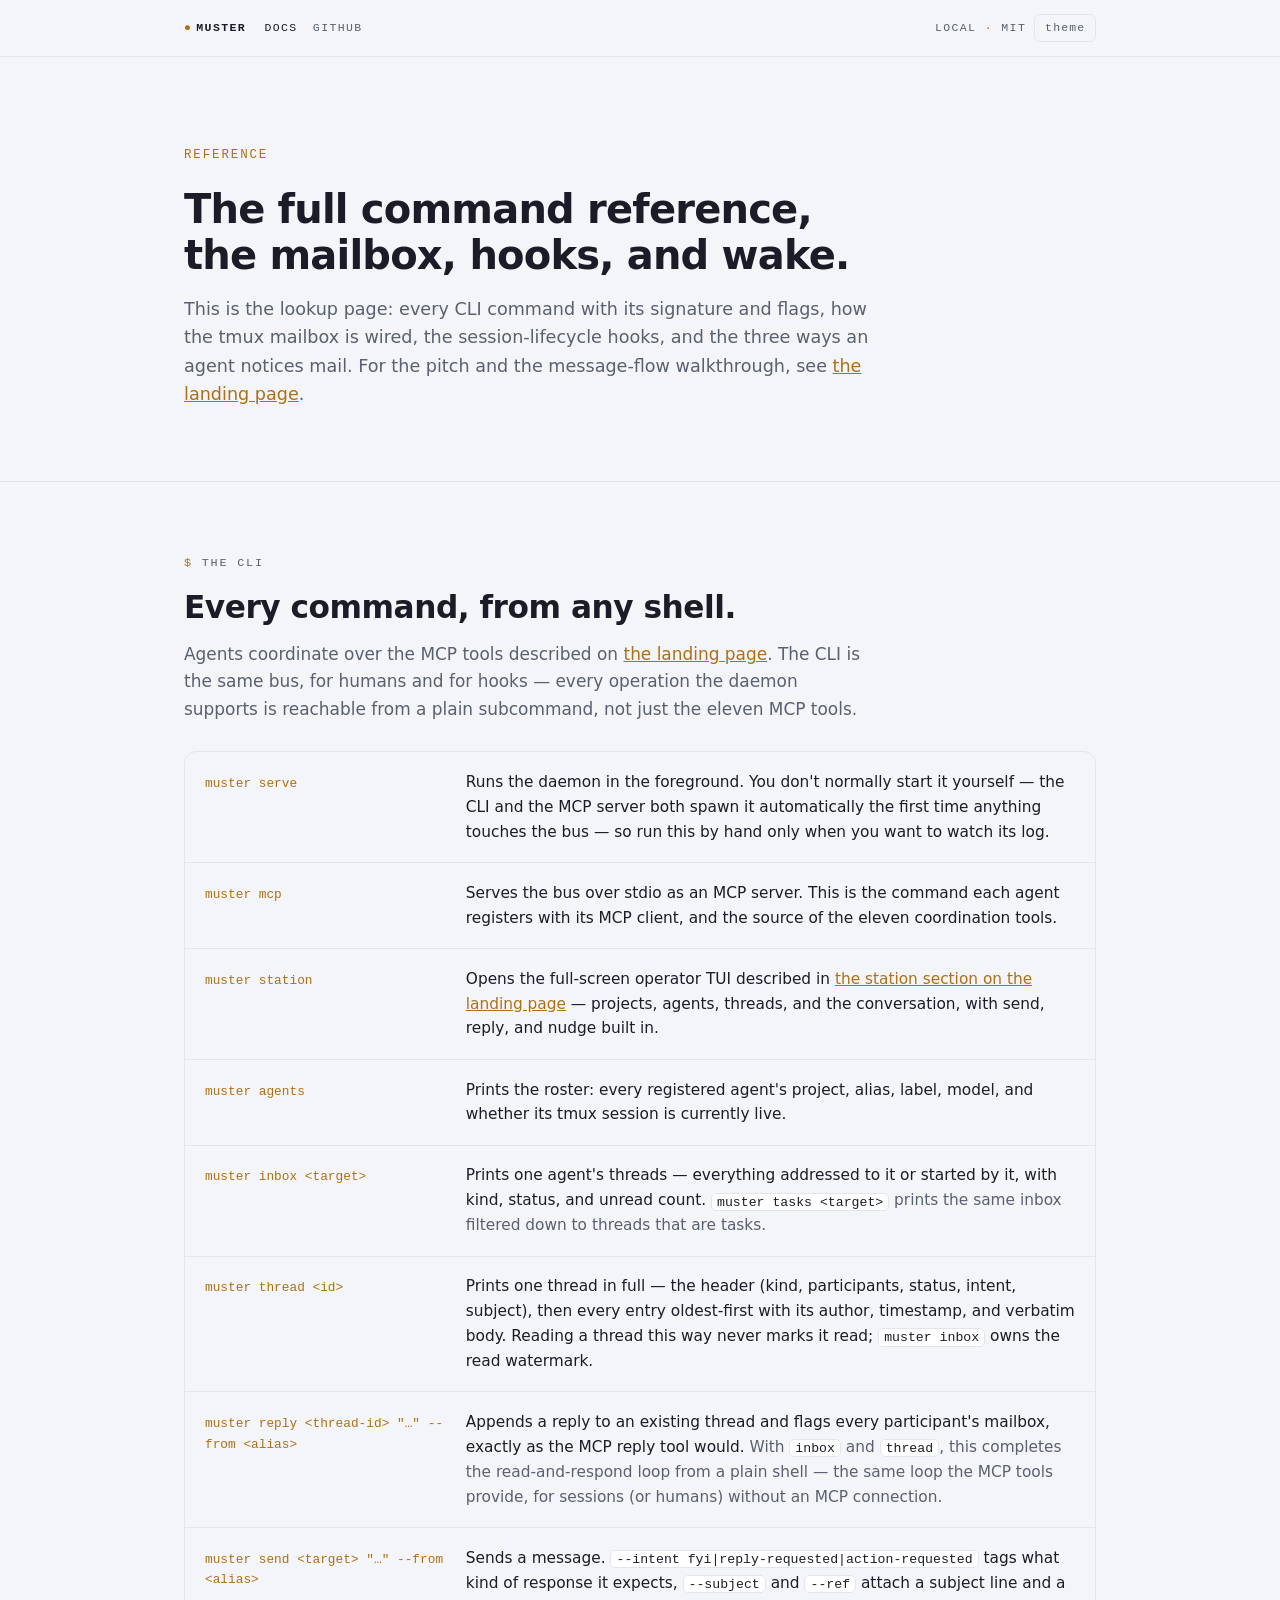
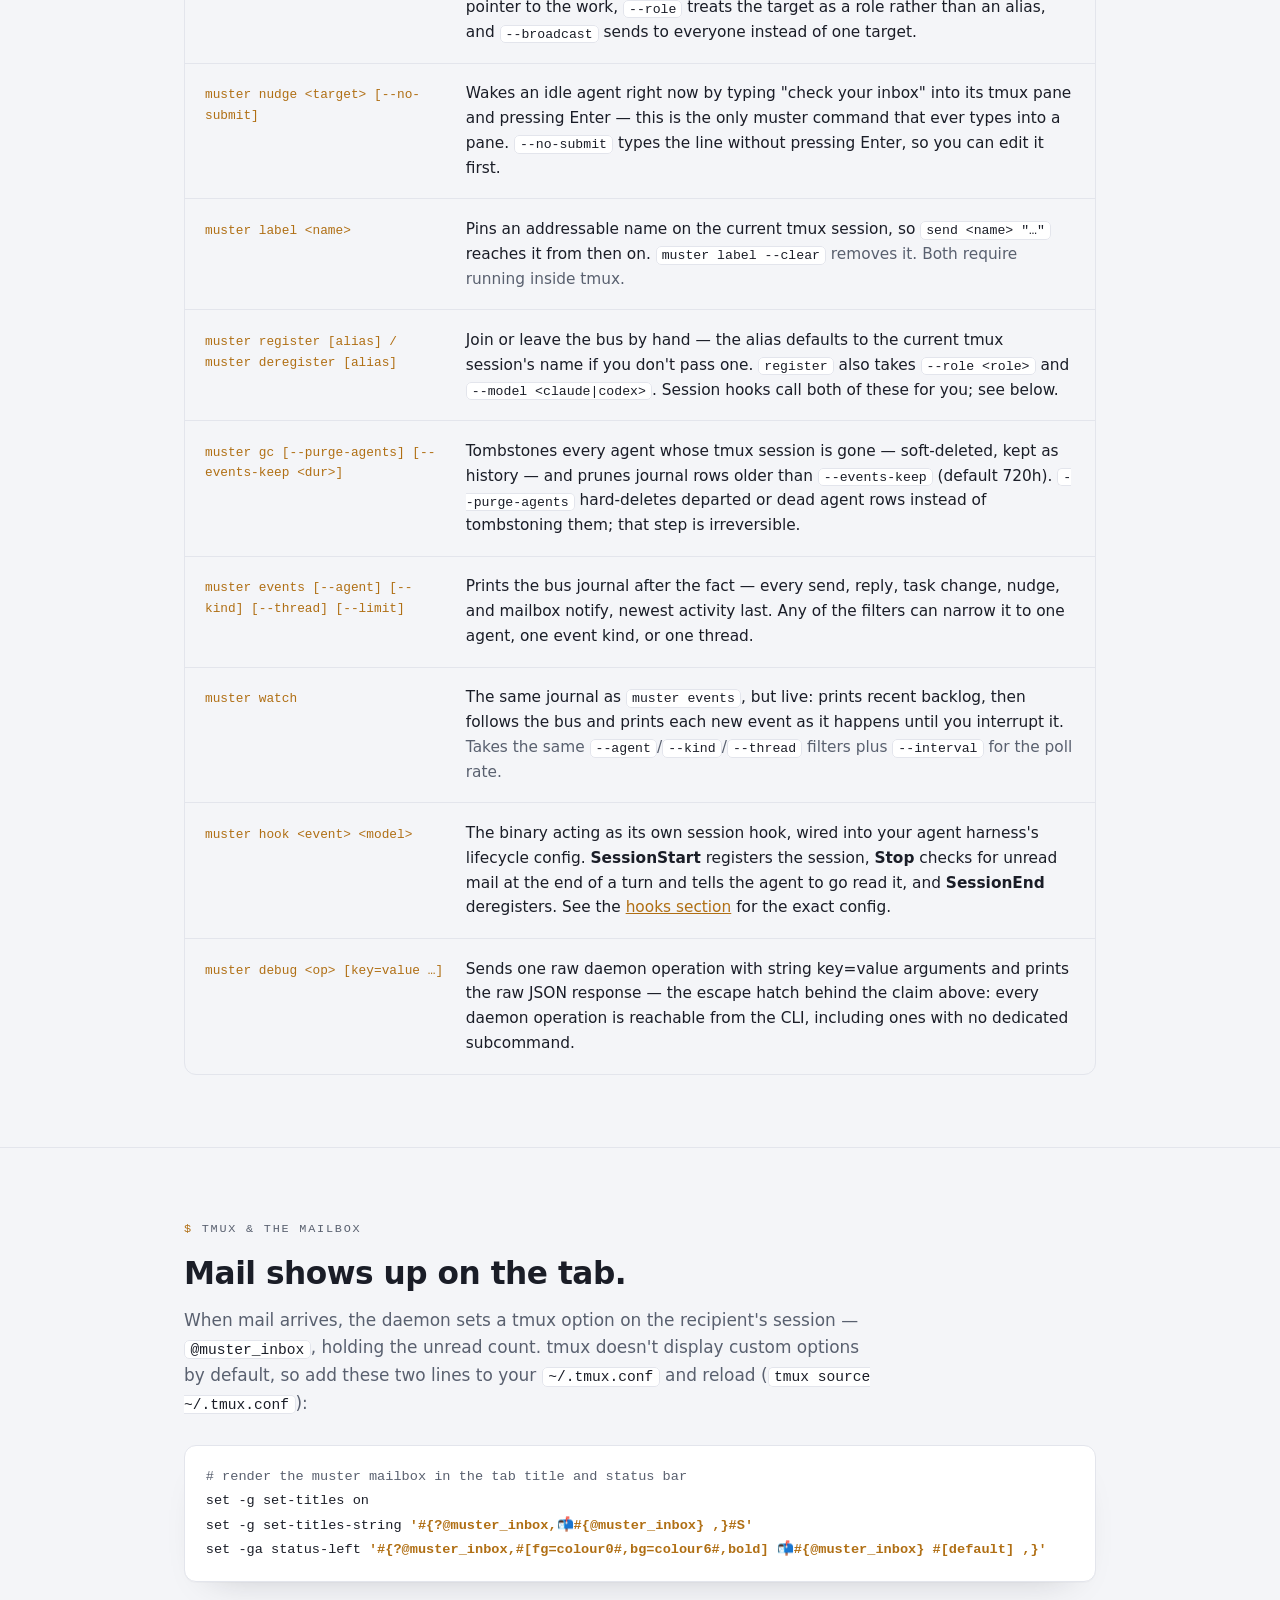
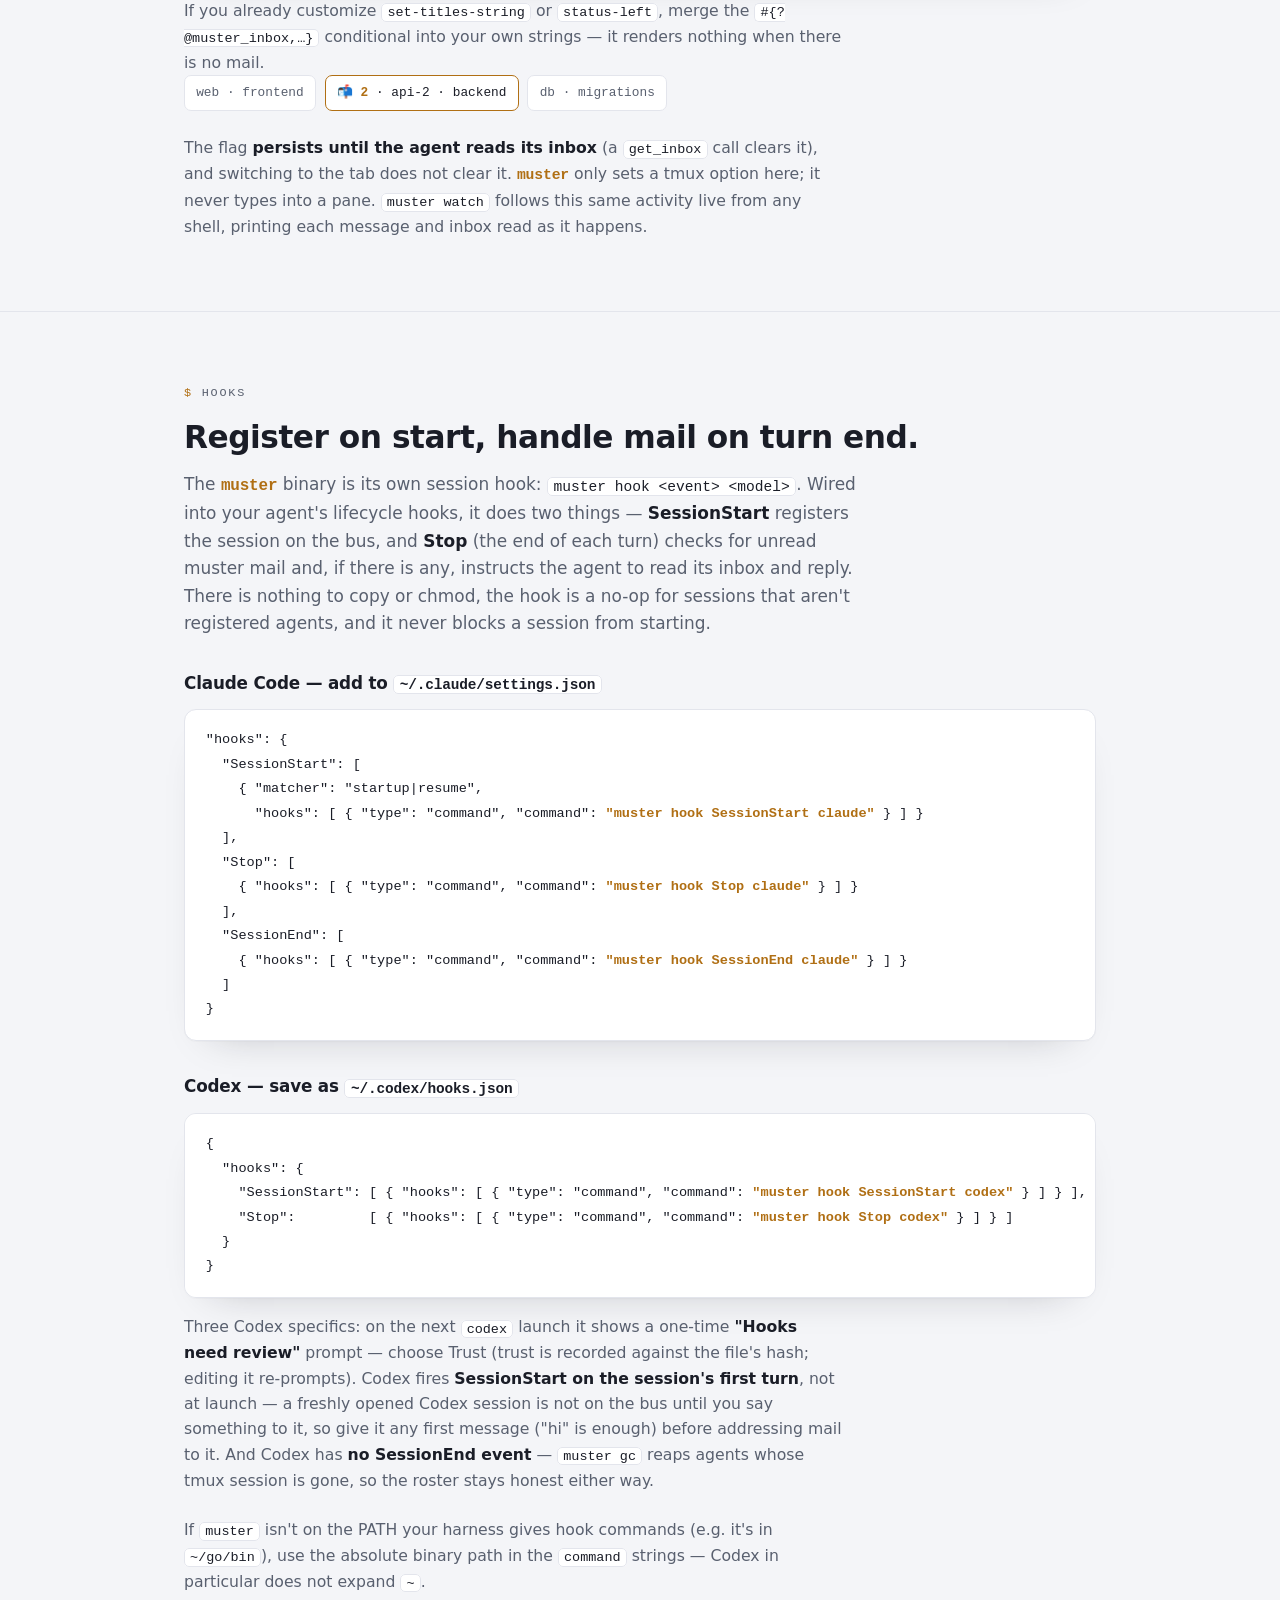
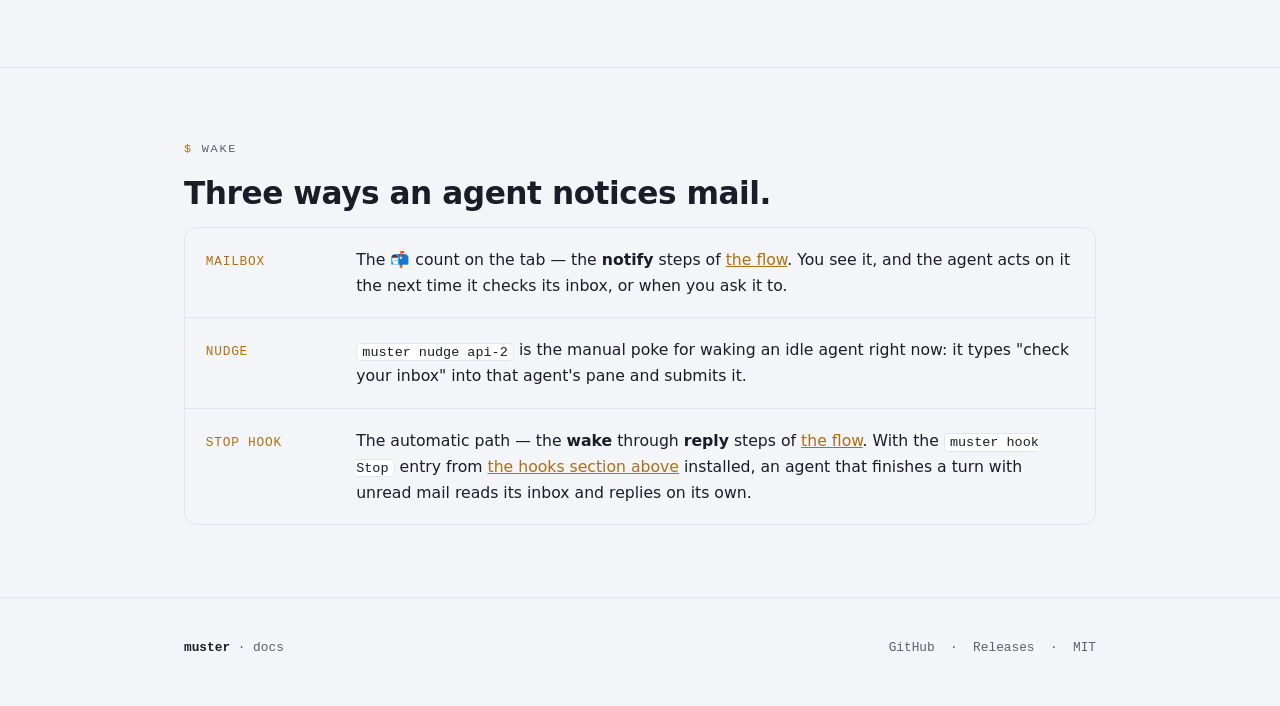
==== commit c1dc0466: "feat(cli): first-class thread + reply, surface-neutral wake nudges The agent-facing read-and-respond" ====
--- a/site/docs/index.html
+++ b/site/docs/index.html
@@ -72,6 +72,14 @@
         <span class="d">Prints one agent's threads — everything addressed to it or started by it, with kind, status, and unread count. <span class="m"><code>muster tasks &lt;target&gt;</code> prints the same inbox filtered down to threads that are tasks.</span></span>
       </div>
       <div class="row2">
+        <span class="k">muster thread &lt;id&gt;</span>
+        <span class="d">Prints one thread in full — the header (kind, participants, status, intent, subject), then every entry oldest-first with its author, timestamp, and verbatim body. Reading a thread this way never marks it read; <code>muster inbox</code> owns the read watermark.</span>
+      </div>
+      <div class="row2">
+        <span class="k">muster reply &lt;thread-id&gt; "…" --from &lt;alias&gt;</span>
+        <span class="d">Appends a reply to an existing thread and flags every participant's mailbox, exactly as the MCP reply tool would. <span class="m">With <code>inbox</code> and <code>thread</code>, this completes the read-and-respond loop from a plain shell — the same loop the MCP tools provide, for sessions (or humans) without an MCP connection.</span></span>
+      </div>
+      <div class="row2">
         <span class="k">muster send &lt;target&gt; "…" --from &lt;alias&gt;</span>
         <span class="d">Sends a message. <code>--intent fyi|reply-requested|action-requested</code> tags what kind of response it expects, <code>--subject</code> and <code>--ref</code> attach a subject line and a pointer to the work, <code>--role</code> treats the target as a role rather than an alias, and <code>--broadcast</code> sends to everyone instead of one target.</span>
       </div>
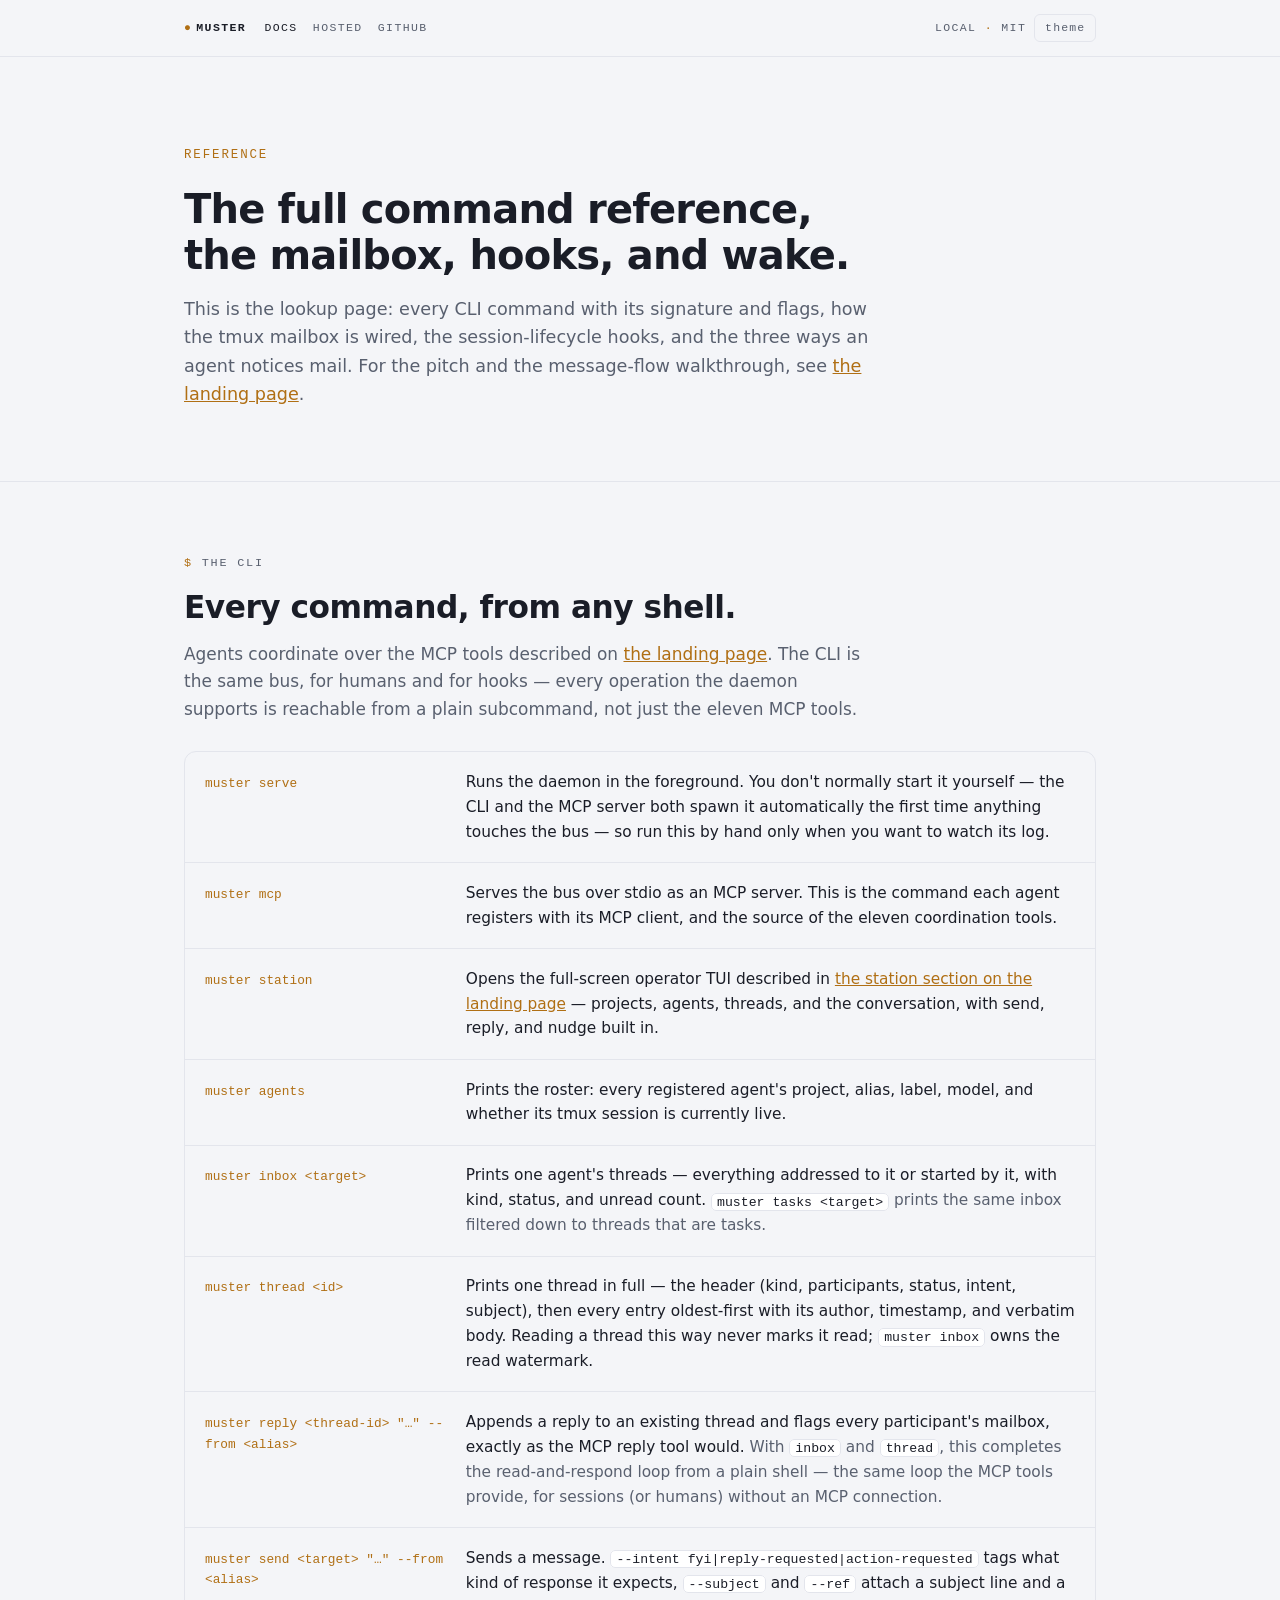
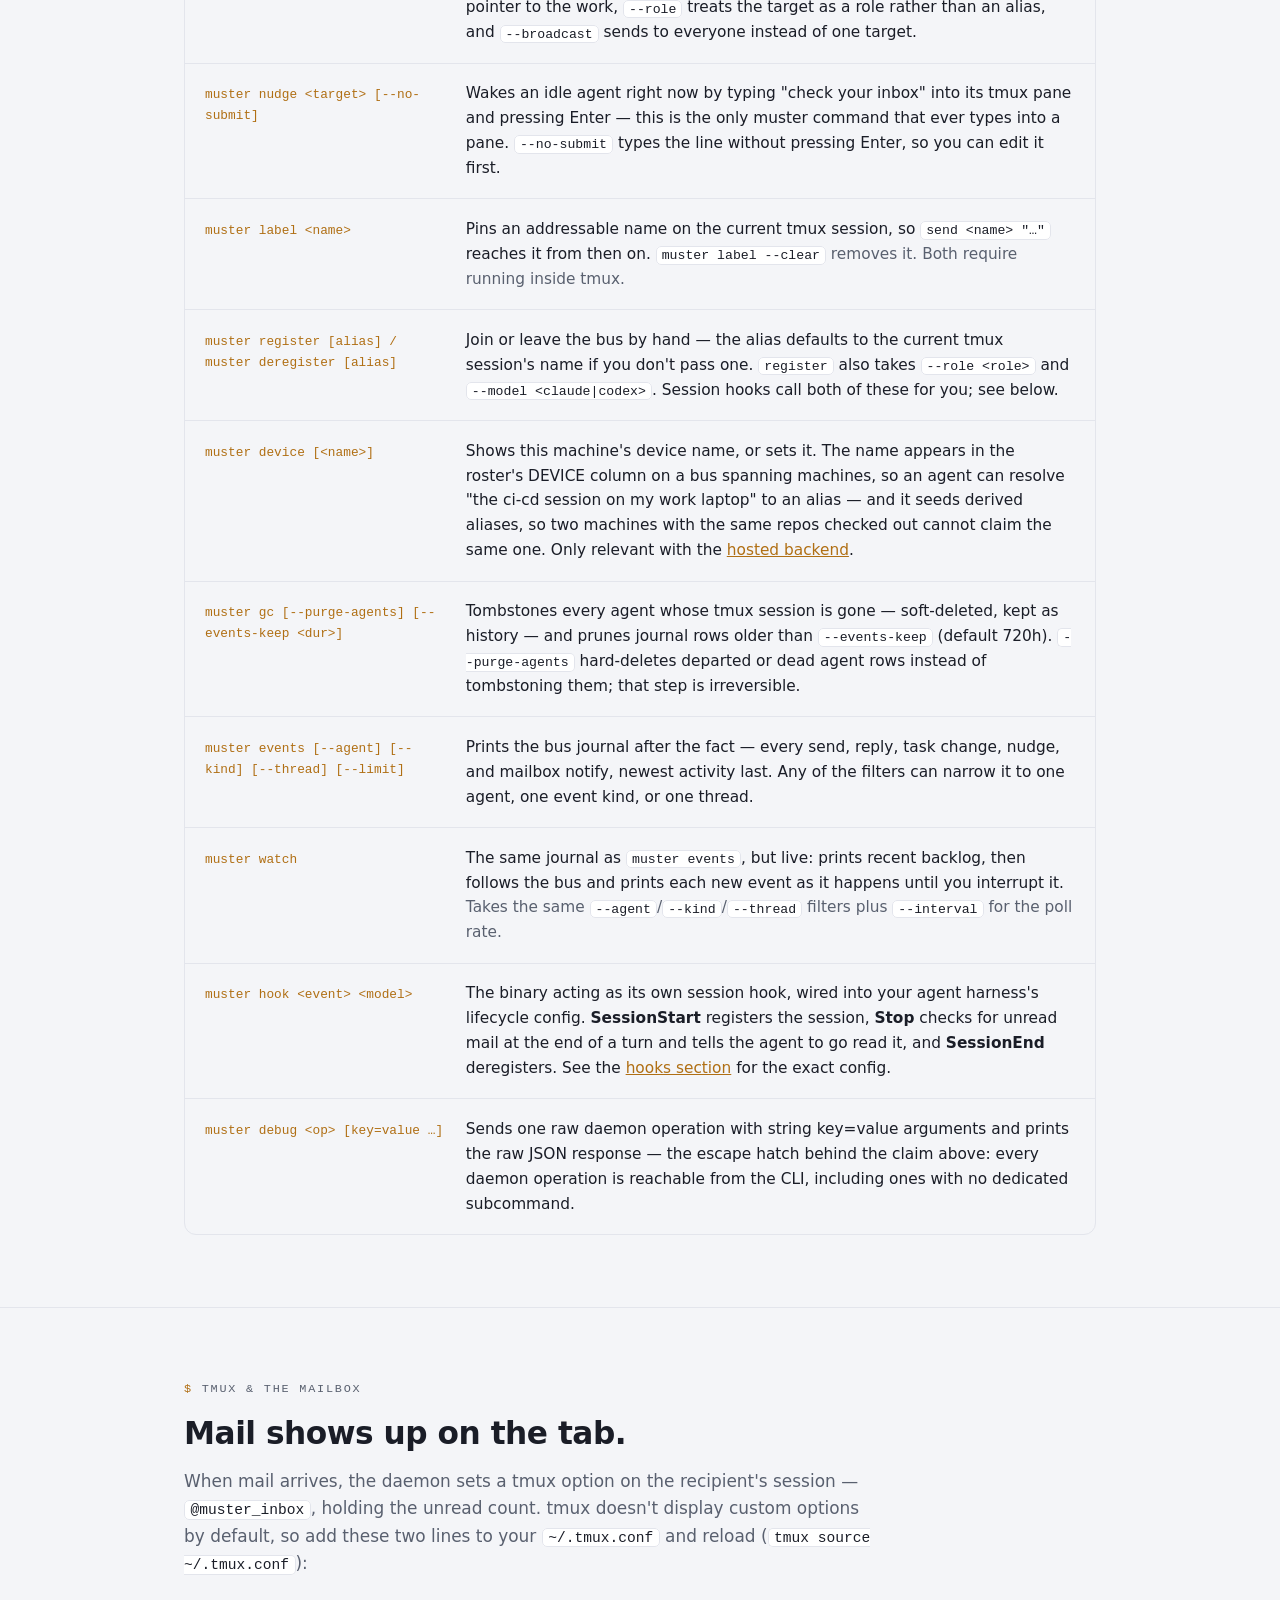
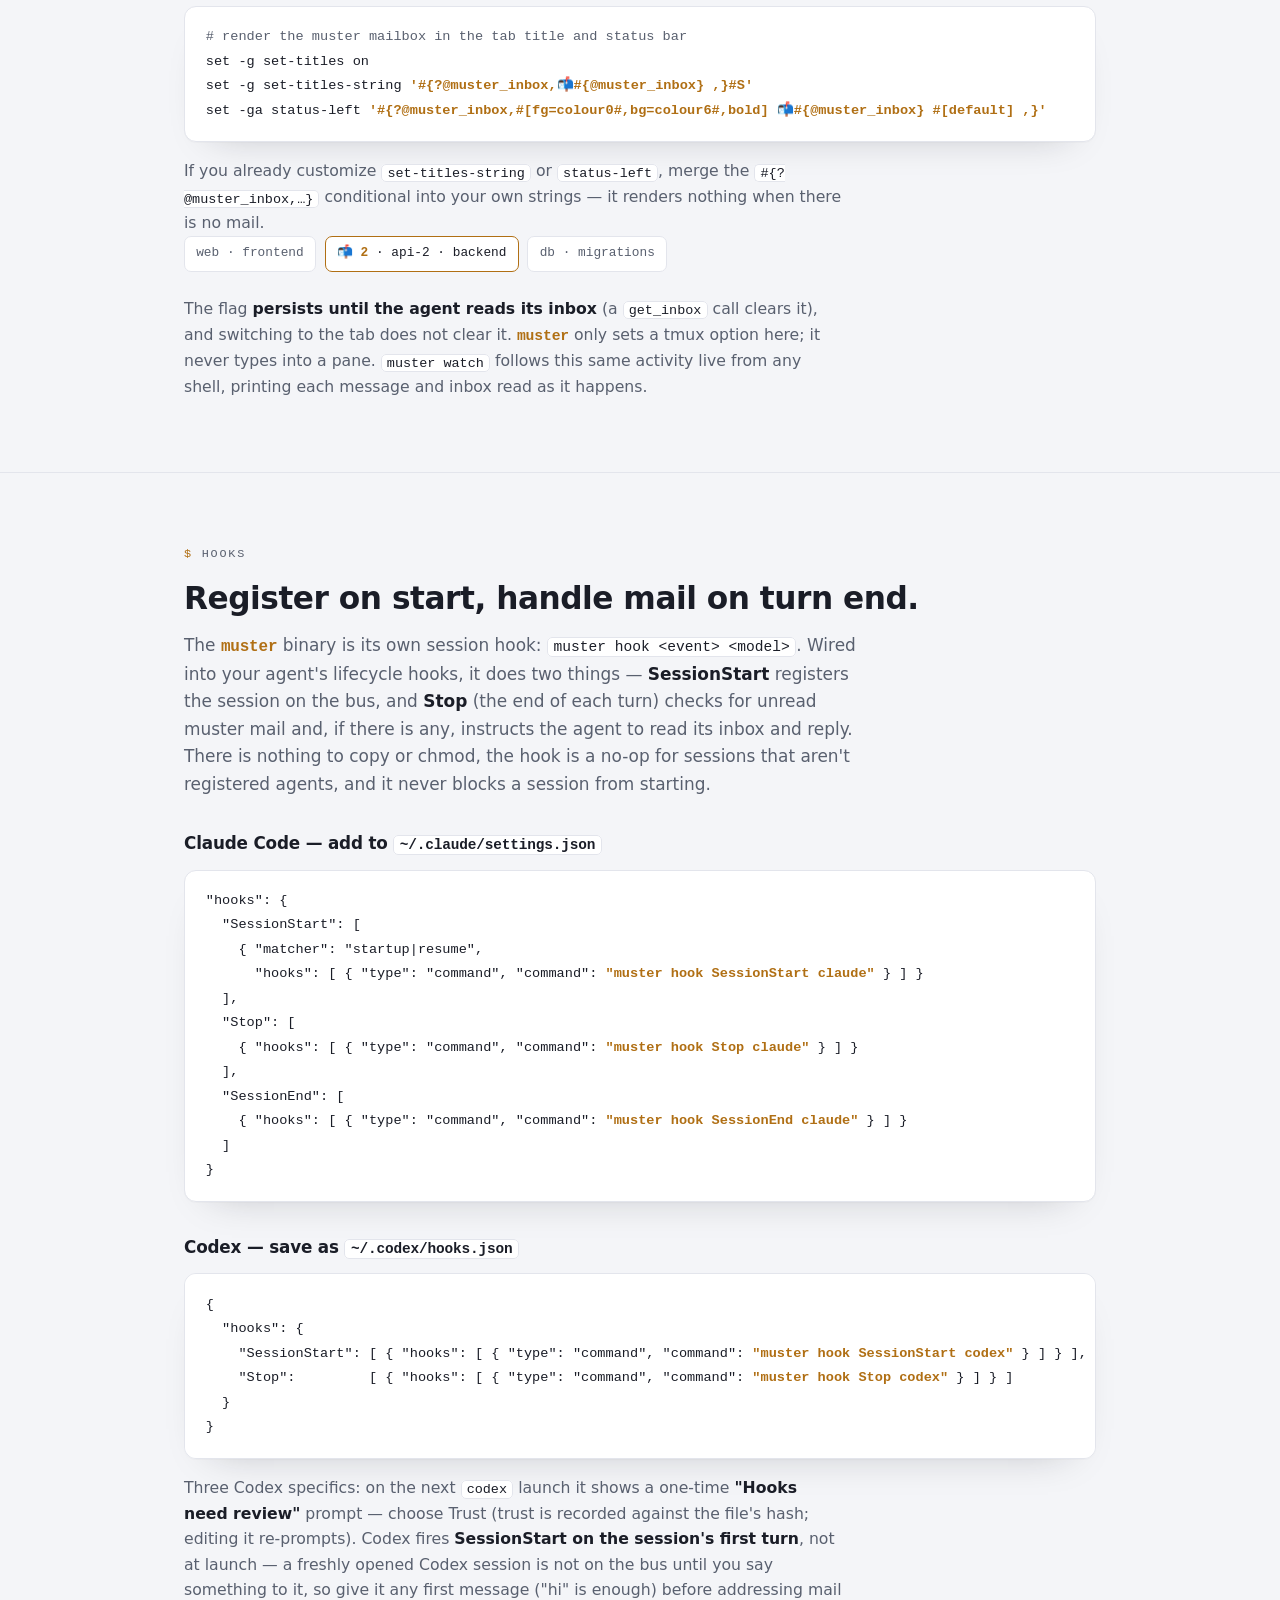
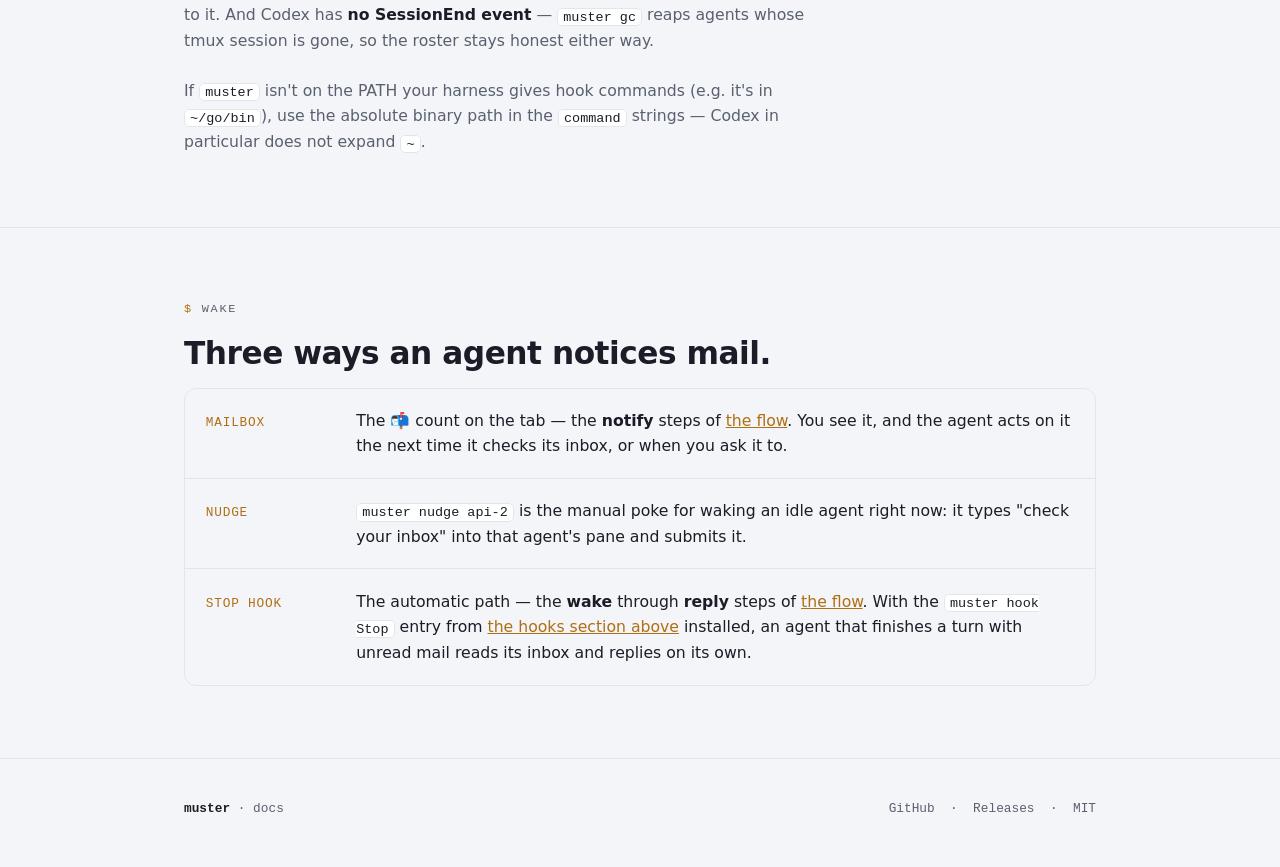
==== commit e53940dd: "docs(site): a hosted page on muster.tools The hosted backend had a full operator guide in the repo a" ====
--- a/site/docs/index.html
+++ b/site/docs/index.html
@@ -19,6 +19,7 @@
       <a class="sb-brand" href="/"><span class="dot">●</span> <b>muster</b></a>
       <nav class="sb-nav" aria-label="Site">
         <a href="/docs/" class="active" aria-current="page">docs</a>
+        <a href="/hosted/">hosted</a>
         <a href="https://github.com/schuettc/muster">github</a>
       </nav>
     </div>
@@ -94,6 +95,10 @@
       <div class="row2">
         <span class="k">muster register [alias] / muster deregister [alias]</span>
         <span class="d">Join or leave the bus by hand — the alias defaults to the current tmux session's name if you don't pass one. <code>register</code> also takes <code>--role &lt;role&gt;</code> and <code>--model &lt;claude|codex&gt;</code>. Session hooks call both of these for you; see below.</span>
+      </div>
+      <div class="row2">
+        <span class="k">muster device [&lt;name&gt;]</span>
+        <span class="d">Shows this machine's device name, or sets it. The name appears in the roster's DEVICE column on a bus spanning machines, so an agent can resolve "the ci-cd session on my work laptop" to an alias — and it seeds derived aliases, so two machines with the same repos checked out cannot claim the same one. Only relevant with the <a href="/hosted/">hosted backend</a>.</span>
       </div>
       <div class="row2">
         <span class="k">muster gc [--purge-agents] [--events-keep &lt;dur&gt;]</span>
--- a/site/style.css
+++ b/site/style.css
@@ -168,6 +168,10 @@
 pre.code { background: var(--surface); border: 1px solid var(--line); border-radius: var(--radius); padding: 1.15rem 1.3rem; overflow-x: auto; font-family: var(--mono); font-size: .85rem; line-height: 1.8; margin: 0; color: var(--text); box-shadow: var(--shadow); }
 pre.code .cm { color: var(--muted); } pre.code .pr { color: var(--signal); } pre.code .k2 { color: var(--wire); }
 .codegap { margin-top: 1rem; }
+/* .note carries no bottom margin, so prose following one used to butt up
+   against it. No existing page put anything after a note; the hosted page
+   does. Additive, so nothing that already renders correctly moves. */
+.note + .note, .note + .lead, .note + p { margin-top: 1.5rem; }
 
 footer { border-top: 1px solid var(--line); padding: 2.5rem 0 3.5rem; }
 .foot { display: flex; flex-wrap: wrap; gap: 1rem 1.6rem; align-items: center; justify-content: space-between; font-family: var(--mono); font-size: .8rem; color: var(--muted); }
